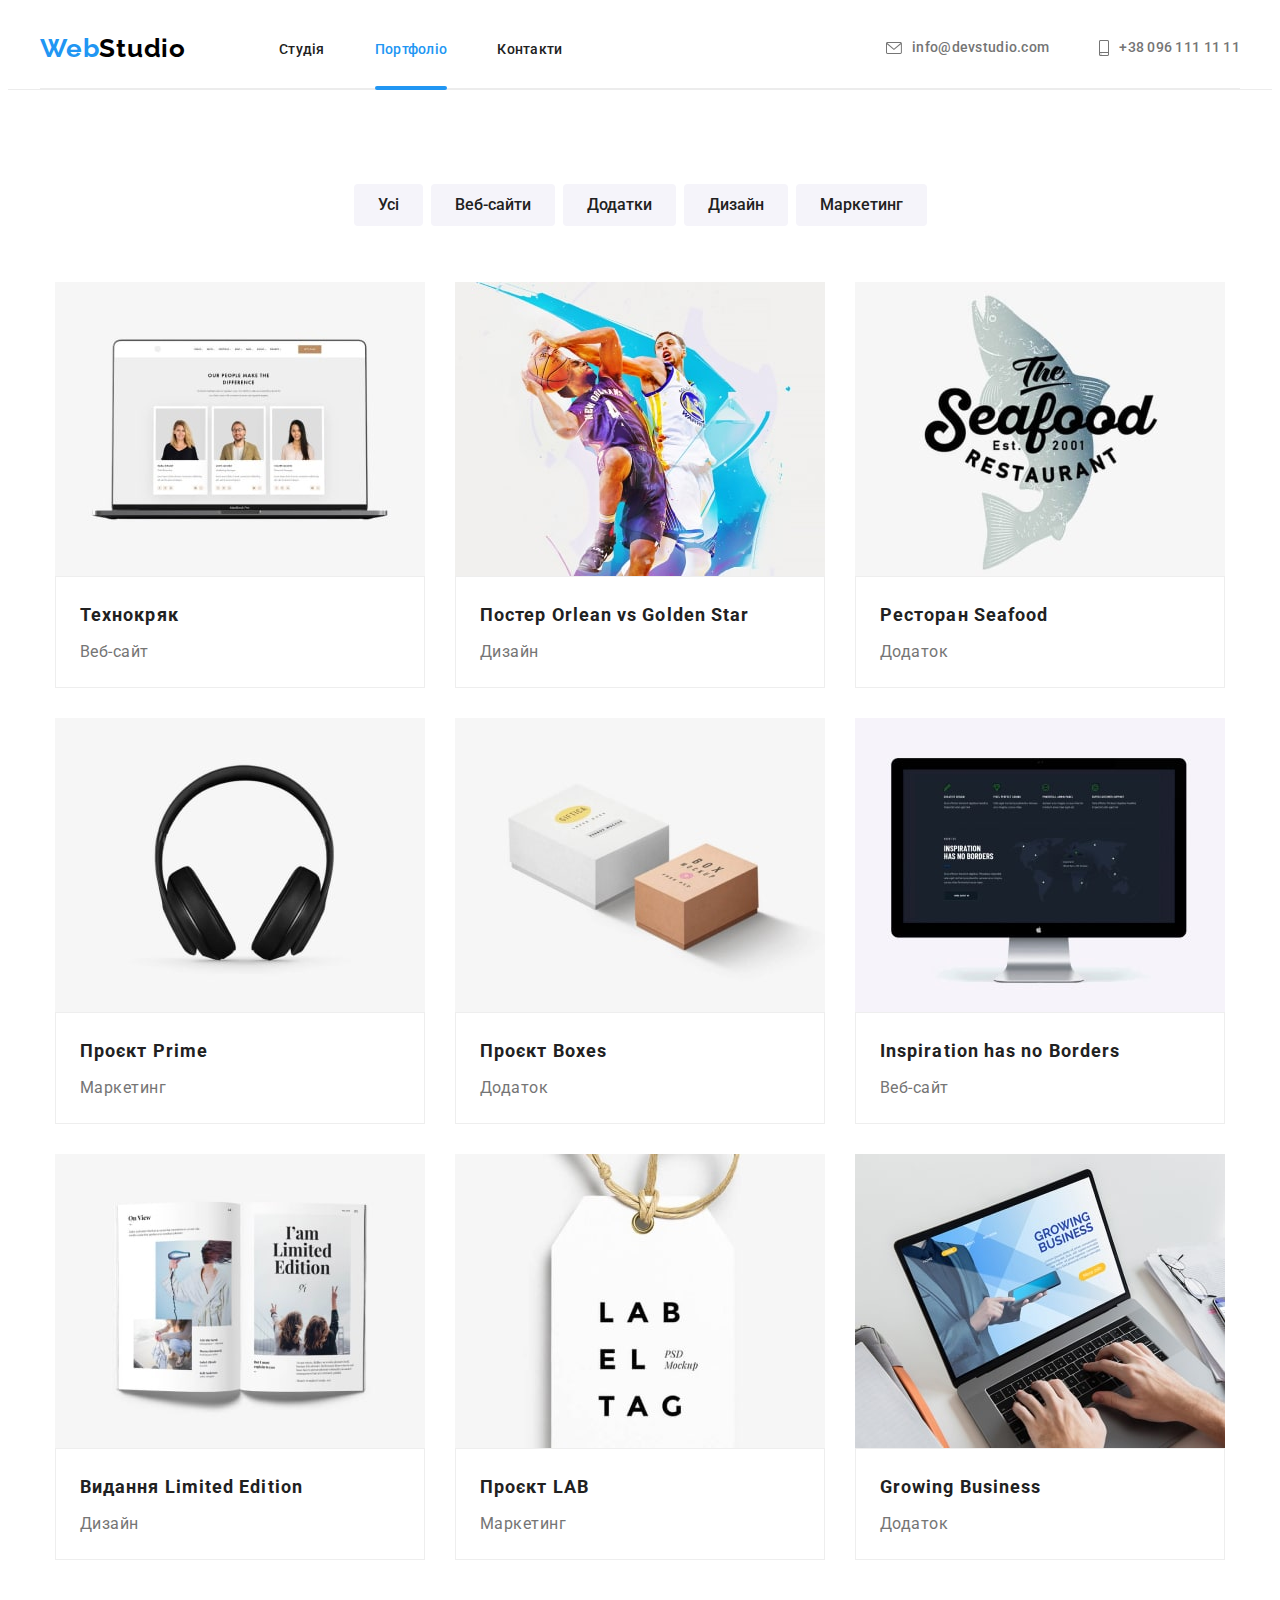
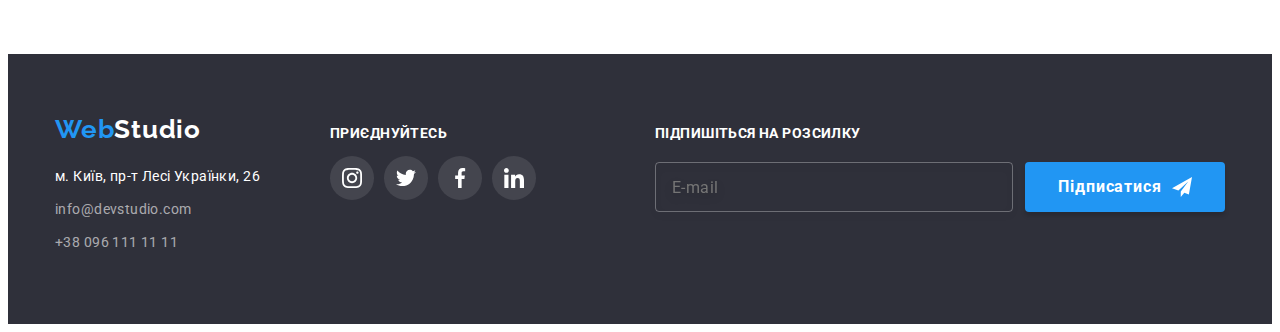
==== portfolio.html @ 499907e4 "new" ====
<!DOCTYPE html>
<html lang="uk">

<head>
    <meta charset="UTF-8">
    <meta http-equiv="X-UA-Compatible" content="IE=edge">
    <meta name="viewport" content="width=device-width, initial-scale=1.0">
    <title>WebStudio</title>
    <link rel="preconnect" href="https://fonts.googleapis.com">
    <link rel="preconnect" href="https://fonts.gstatic.com" crossorigin>
    <link
        href="https://fonts.googleapis.com/css2?family=Raleway:wght@700&family=Roboto:wght@400;500;700;900&display=swap"
        rel="stylesheet">
    <link rel="stylesheet" href="https://cdnjs.cloudflare.com/ajax/libs/modern-normalize/1.1.0/modern-normalize.min.css" integrity="sha512-wpPYUAdjBVSE4KJnH1VR1HeZfpl1ub8YT/NKx4PuQ5NmX2tKuGu6U/JRp5y+Y8XG2tV+wKQpNHVUX03MfMFn9Q==" crossorigin="anonymous" referrerpolicy="no-referrer" />
    <!-- <link rel="stylesheet" href="./css/styles.css">  -->
    <link rel="stylesheet" href="./css/main.min.css">
    
</head>

<body>
    <header class="header">
        <div class="container header">
            <nav class="navigation">
                <a class="navigation__logo" href="./index.html">
                    Web<span>Studio</span>
                </a>
                <ul class="menu list">
                    <li class="menu__item"><a href="./index.html" class="menu__link">Студія</a></li>
                    <li class="menu__item"><a href="./portfolio.html" class="menu__link current">Портфоліо</a></li>
                    <li class="menu__item"><a href="#" class="menu__link">Контакти</a></li>
                </ul>
            </nav>
            <ul class="connect list">
                <li><a href="mailto:info@devstudio.com" class="connect__mail">
                        <svg class="connect__icon" width="16" height="12">
                            <use href="./image/icons.svg#icon-envelope"></use>
                        </svg>
                    info@devstudio.com</a></li>
                <li><a href="tel:+380961111111" class="connect__tel">
                        <svg class="connect__icon" width="10" height="16">
                            <use href="./image/icons.svg#icon-smartphone"></use>
                        </svg>
                    +38 096 111 11 11</a></li>
            </ul>
        </div>
    </header>
    <main>
        <section class="navigation section">
            <div class="container">
                <h1 class="visually-hidden">Навігація</h1>
                <ul class="navigation-list list">
                    <li><button type="button" class="navigation-list__btn">Усі</button></li>
                    <li><button type="button" class="navigation-list__btn">Веб-сайти</button></li>
                    <li><button type="button" class="navigation-list__btn">Додатки</button></li>
                    <li><button type="button" class="navigation-list__btn">Дизайн</button></li>
                    <li><button type="button" class="navigation-list__btn">Маркетинг</button></li>
                </ul>
                <ul class="portfolio-list list">
                    <li class="portfolio-item">
                        <a class="link" href="#">
                            <div class="portfolio-top-wrap">
                                <img src="./image/portfolio1-min.jpg" alt="Ноутбук" width="370">
                                <p class="portfolio-top-text">Ресурс пропонує комплексні пропозиції з різним рівнем функціоналу та сервісів. Все це дозволить відвідувачу отримати вичерпні відомості про компанію чи приватну особу.</p>
                            </div>
                            <div class="examples">
                                <h2 class="portfolio-works">Технокряк</h2>
                                <p class="portfolio-after-title">Веб-сайт</p>
                            </div>
                        </a>    
                    </li>
                    <li class="portfolio-item">
                        <a class="link" href="#">
                            <div class="portfolio-top-wrap">
                                <img class="item" src="./image/portfolio2-min.jpg" alt="Постер" width="370">
                                <p class="portfolio-top-text">Ресурс пропонує комплексні пропозиції з різним рівнем функціоналу та сервісів. Все це дозволить відвідувачу отримати вичерпні відомості про компанію чи приватну особу.</p>
                            </div>
                            <div class="examples">
                                <h2 class="portfolio-works">Постер Orlean vs Golden Star</h2>
                                <p class="portfolio-after-title">Дизайн</p>
                            </div> 
                        </a>    
                    </li>
                    <li class="portfolio-item">
                        <a class="link" href="#">
                            <div class="portfolio-top-wrap"> 
                                <img class="item" src="./image/portfolio3-min.jpg" alt="Постер" width="370">
                                <p class="portfolio-top-text">Ресурс пропонує комплексні пропозиції з різним рівнем функціоналу та сервісів. Все це дозволить відвідувачу отримати вичерпні відомості про компанію чи приватну особу.</p>
                            </div>   
                                <div class="examples">
                                <h2 class="portfolio-works">Ресторан Seafood</h2>
                                <p class="portfolio-after-title">Додаток</p>
                            </div>
                        </a>    
                    </li>
                    <li class="portfolio-item">
                        <a class="link" href="#">
                            <div class="portfolio-top-wrap"> 
                                <img class="item" src="./image/portfolio4-min.jpg" alt="Навушники" width="370">
                                <p class="portfolio-top-text">Ресурс пропонує комплексні пропозиції з різним рівнем функціоналу та сервісів. Все це дозволить відвідувачу отримати вичерпні відомості про компанію чи приватну особу.</p>
                            </div>
                                <div class="examples">
                                <h2 class="portfolio-works">Проєкт Prime</h2>
                                <p class="portfolio-after-title">Маркетинг</p>
                            </div>
                        </a>    
                    </li>
                    <li class="portfolio-item">
                        <a class="link" href="#">
                            <div class="portfolio-top-wrap"> 
                                <img class="item" src="./image/portfolio5-min.jpg" alt="Дві коробки" width="370">
                                <p class="portfolio-top-text">Ресурс пропонує комплексні пропозиції з різним рівнем функціоналу та сервісів. Все це дозволить відвідувачу отримати вичерпні відомості про компанію чи приватну особу.</p>
                            </div>
                            <div class="examples">
                                <h2 class="portfolio-works">Проєкт Boxes</h2>
                                <p class="portfolio-after-title">Додаток</p>
                            </div>
                        </a>    
                    </li>
                    <li class="portfolio-item">
                        <a class="link" href="#">
                            <div class="portfolio-top-wrap"> 
                                <img class="item" src="./image/portfolio6-min.jpg" alt="Монітор" width="370">
                                <p class="portfolio-top-text">Ресурс пропонує комплексні пропозиції з різним рівнем функціоналу та сервісів. Все це дозволить відвідувачу отримати вичерпні відомості про компанію чи приватну особу.</p>
                            </div>
                            <div class="examples">
                                <h2 lang="en" class="portfolio-works">Inspiration has no Borders</h2>
                                <p class="portfolio-after-title">Веб-сайт</p>
                            </div>
                        </a>    
                    </li>
                    <li class="portfolio-item">
                        <a class="link" href="#">
                            <div class="portfolio-top-wrap"> 
                                <img class="item" src="./image/portfolio7-min.jpg" alt="Книга" width="370">
                                <p class="portfolio-top-text">Ресурс пропонує комплексні пропозиції з різним рівнем функціоналу та сервісів. Все це дозволить відвідувачу отримати вичерпні відомості про компанію чи приватну особу.</p>
                            </div>
                            <div class="examples">
                                <h2 class="portfolio-works">Видання Limited Edition</h2>
                                <p class="portfolio-after-title">Дизайн</p>
                            </div>
                        </a>    
                    </li>
                    <li class="portfolio-item">
                        <a class="link" href="#">
                            <div class="portfolio-top-wrap"> 
                                <img class="item" src="./image/portfolio8-min.jpg" alt="Цінник" width="370">
                                <p class="portfolio-top-text">Ресурс пропонує комплексні пропозиції з різним рівнем функціоналу та сервісів. Все це дозволить відвідувачу отримати вичерпні відомості про компанію чи приватну особу.</p>
                            </div>
                            <div class="examples">
                                <h2 class="portfolio-works">Проєкт LAB</h2>
                                <p class="portfolio-after-title">Маркетинг</p>
                            </div>
                        </a>    
                    </li>
                    <li class="portfolio-item">
                        <a class="link" href="#">
                            <div class="portfolio-top-wrap"> 
                                <img class="item" src="./image/portfolio9-min.jpg" alt="Ноутбук" width="370">
                                <p class="portfolio-top-text">Ресурс пропонує комплексні пропозиції з різним рівнем функціоналу та сервісів. Все це дозволить відвідувачу отримати вичерпні відомості про компанію чи приватну особу.</p>
                            </div>
                            <div class="examples">
                                <h2 lang="en" class="portfolio-works">Growing Business</h2>
                                <p class="portfolio-after-title">Додаток</p>
                            </div>
                        </a>    
                    </li>
                </ul>
            </div>
        </section>
    </main>
    <footer class="bottom">
        <div class="footer-container container">
            <div class="footer-adress">
                <a href="./index.html" class="bottom-logo">
                    Web<span class="studio">Studio</span>
                </a>
                <address class="bottom-contact">
                    <ul class="bottom-list list">
                        <li class="bottom-item item">
                            <a href="https://goo.gl/maps/CPtrU1FHBa2aNyZL9" target="_blank" rel="noopener noreferrer"
                                class="bottom-address item">м. Київ,
                                пр-т Лесі Українки,
                                26
                            </a>
                        </li>
                        <li class="bottom-item 	item">
                            <a href="mailto:info@devstudio.com" class="bottom-mail item">info@devstudio.com</a>
                        </li>
                        <li class="bottom-item">
                            <a href="tel:+380961111111" class="bottom-tel">+38 096 111 11 11</a>
                        </li>
                    </ul>
                </address>
            </div>
            <div class="footer-soc">
                <p class="footer-soc__text">приєднуйтесь</p>
                <ul class="footer-list list">
                    <li class="footer-list__item"><a href="" class="footer-list__link link">
                        <svg class="footer-list__icon" width="20" height="20">
                            <use href="./image/icons.svg#icon-instagram"></use>
                        </svg>
                    </a></li>
                    <li class="footer-list__item"><a href="" class="footer-list__link link">
                        <svg class="footer-list__icon"  width="20" height="20">
                            <use href="./image/icons.svg#icon-twitter"></use>
                        </svg>
                    </a></li>
                    <li class="footer-list__item"><a href="" class="footer-list__link link">
                        <svg class="footer-list__icon" width="20" height="20">
                            <use href="./image/icons.svg#icon-facebook"></use>
                        </svg>
                    </a></li>
                    <li class="footer-list__item"><a href="" class="footer-list__link link">
                        <svg class="footer-list__icon" width="20" height="20">
                            <use href="./image/icons.svg#icon-linkedin"></use>
                        </svg>
                    </a></li>
                </ul>
            </div>
            <div class="subscription">
                <p class="subscription__text">підпишіться на розсилку</p>
                <form action="#" class="subscription__form">
                  <label for="mail-subscription">
                    <input
                      class="mail-subscription"
                      type="mail"
                      placeholder="E-mail"
                      name="mail-subscription"
                      id="mail-subscription"
                    />
                  </label>
                  <button class="submit-btn" type="submit">
                    Підписатися
                    <svg class="icon-subscription" width="20" height="20">
                      <use href="./image/icons.svg#icon-send"></use>
                    </svg>
                  </button>
                </form>
              </div>            
        </div>    
    </footer>
</body>

</html>
---- css/styles.css ----

---- css/main.min.css ----
:root{--main-color: #757575;--secondary-color: #212121;--main-bg-color: #2196f3;--accent-color: #ffffff;--main-transition: color 250ms cubic-bezier(0.4, 0, 0.2, 1);--fill-transition: fill 250ms cubic-bezier(0.4, 0, 0.2, 1)}p,h1,h2,h3,h4,h5,h6{margin:0}ul,ol{margin:0;padding-left:0}button{cursor:pointer}address{font-style:normal}img{display:block;max-width:100%;height:auto}html{box-sizing:border-box}*,*::before,*::after{box-sizing:border-box}body{color:var(--main-color);font-family:"Roboto",sans-serif}.list{list-style:none}.visually-hidden{color:rgba(0,0,0,0);position:absolute;width:1px;height:1px;margin:-1px;border:0;padding:0;white-space:nowrap;-webkit-clip-path:inset(100%);clip-path:inset(100%);clip:rect(0 0 0 0);overflow:hidden}.container{width:1200px;padding-left:15px;padding-right:15px;margin:0 auto}.header{border-bottom:1px solid #ececec;max-width:100%}.container.header{display:flex;align-items:center;justify-content:space-between;padding:25px 0 24px 0}.navigation{display:flex;align-items:center}.menu{display:flex;gap:50px}.navigation__logo{font-family:"Raleway",sans-serif;font-weight:700;font-size:26px;line-height:1.19;letter-spacing:.03em;color:var(--main-bg-color);text-decoration:none;margin-right:93px}.connect{display:flex;align-items:center;gap:50px}span{font-family:"Raleway",sans-serif;font-weight:700;font-size:26px;line-height:1.19;letter-spacing:.03em;color:#000;text-decoration:none}.menu__link{font-weight:500;font-size:14px;line-height:1.14;letter-spacing:.02em;color:var(--secondary-color);text-decoration:none;transition:var(--main-transition)}.menu__link:hover,.menu__link:focus{color:var(--main-bg-color)}.menu__link.current{color:var(--main-bg-color);position:relative}.menu__link.current::after{content:"";display:block;position:absolute;height:4px;width:100%;border-radius:2px;left:0;bottom:-33px;background-color:var(--main-bg-color)}.connect__mail,.connect__tel{font-weight:500;font-size:14px;line-height:1.14;letter-spacing:.02em;color:var(--main-color);text-decoration:none;display:flex;align-items:center;justify-content:center;gap:10px;transition:var(--main-transition)}.connect__mail:hover,.connect__mail:focus,.connect__tel:hover,.connect__tel:focus{color:var(--main-bg-color)}.connect__icon{fill:var(--main-color);transition:var(--fill-transition)}.header-tel:hover .connect__icon,.header-tel:focus .connect__icon,.header-mail:hover .connect__icon,.header-mail:focus .connect__icon{fill:var(--main-bg-color)}.hero{max-width:1600px;height:600px;margin-left:auto;margin-right:auto;background-color:#2f303a;background-image:linear-gradient(rgba(47, 48, 58, 0.4), rgba(47, 48, 58, 0.4)),url(../image/background.jpg);background-repeat:no-repeat;background-position:center;background-size:cover;text-align:center;padding:200px 0}.hero__title{font-weight:900;font-size:44px;line-height:1.36;letter-spacing:.06em;text-transform:uppercase;color:var(--accent-color);width:696px;margin:0 auto 30px auto}.hero__btn{font-family:"Roboto",sans-serif;color:var(--accent-color);background-color:var(--main-bg-color);font-weight:700;font-size:16px;line-height:1.88;letter-spacing:.06em;cursor:pointer;display:inline-flex;text-align:center;border:1px solid rgba(0,0,0,0);padding:10px 32px;min-width:216px;height:50px;border-radius:4px;box-shadow:0px 4px 4px rgba(0,0,0,.15)}.hero__btn:active{color:var(--accent-color);background-color:#188ce8}.section{padding:94px 0}.pic-list__subtitle{font-family:inherit;font-weight:700;font-size:14px;line-height:1.14;letter-spacing:.03em;text-transform:uppercase;color:var(--secondary-color);margin-bottom:10px}.pic-lis__text{font-family:inherit;font-weight:400;font-size:14px;line-height:1.71;letter-spacing:.03em}.pic-list{display:flex;gap:30px}.pic-list__item{width:270px}.pic-list__item::before{display:block;content:"";height:120px;background-size:70px;background-repeat:no-repeat;background-position:center;background-color:#f5f4fa;margin-bottom:30px;border-radius:4px}.icon-antenna::before{background-image:url(../image/antenna.svg)}.icon-clock::before{background-image:url(../image/clock.svg)}.icon-diagram::before{background-image:url(../image/diagram.svg)}.icon-astronaut::before{background-image:url(../image/astronaut.svg)}.illustration{padding-top:0}.illustration__title{font-weight:700;font-size:36px;line-height:1.17;letter-spacing:.03em;color:var(--secondary-color);margin-bottom:50px;text-align:center}.illustration-list{display:flex;gap:30px}.illustration-list__item{position:relative}.illustration-list__wrap{position:absolute;bottom:0;width:100%;height:70px;background-color:rgba(47,48,58,.8)}.illustration-list__text{font-family:inherit;font-weight:700;font-size:14px;line-height:1.14;text-align:center;letter-spacing:.03em;text-transform:uppercase;color:var(--accent-color);padding:27px 0}.team{background-color:#f5f4fa;text-align:center}.team-list{display:flex;gap:30px;width:270px}.card{background:var(--accent-color);box-shadow:0px 1px 3px rgba(0,0,0,.12),0px 1px 1px rgba(0,0,0,.14),0px 2px 1px rgba(0,0,0,.2);border-radius:0px 0px 4px 4px;width:270px;display:block;padding-top:30px;padding-bottom:30px}.team__title{font-weight:700;font-size:36px;line-height:1.17;letter-spacing:.03em;color:var(--secondary-color);margin-bottom:50px}.card__title{font-weight:500;font-size:16px;line-height:1.19;letter-spacing:.03em;color:var(--secondary-color);margin-bottom:10px}.card__after-title{font-size:16px;line-height:1.19;letter-spacing:.03em;margin-bottom:16px}.soc-list{display:flex;justify-content:center;gap:10px}.soc-list__item{width:44px;height:44px}.soc-list__link{width:100%;height:100%;border-radius:50%;display:flex;align-items:center;justify-content:center;transition:var(--main-transition),background-color 250ms cubic-bezier(0.4, 0, 0.2, 1)}.soc-list__link:hover,.soc-list__link:focus{background-color:var(--main-bg-color)}.soc-list__icon{fill:#afb1b8;transition:var(--fill-transition)}.soc-list__link:hover .soc-list__icon,.soc-list__link:focus .soc-list__icon{fill:var(--accent-color)}.client__title{font-weight:700;font-size:36px;line-height:.86;letter-spacing:.03em;text-align:center;color:var(--secondary-color);margin-bottom:50px}.icon-list{display:flex;gap:30px}.icon-list__item{width:calc((100% - 150px)/6);height:90px}.icon-list__link{width:100%;height:100%;border:1px solid #afb1b8;border-radius:4px;display:flex;align-items:center;justify-content:center;transition:border-color 250ms cubic-bezier(0.4, 0, 0.2, 1)}.icon-list__link:hover,.icon-list__link:focus{border-color:var(--main-bg-color)}.icon-list__icon{fill:#afb1b8;transition:var(--fill-transition)}.icon-list__link:hover .icon-list__icon,.icon-list__link:focus .icon-list__icon{fill:var(--main-bg-color)}.bottom{background-color:#2f303a;padding-top:60px;padding-bottom:60px}.bottom-logo{font-family:"Raleway",sans-serif;font-weight:700;font-size:26px;line-height:1.19;letter-spacing:.03em;text-decoration:none;color:var(--main-bg-color);display:flex;margin-bottom:20px}.bottom-address{font-family:"Roboto";font-style:normal;font-weight:400;font-size:14px;line-height:1.71;letter-spacing:.03em;text-decoration:none;color:var(--accent-color)}.bottom-mail,.bottom-tel{font-style:normal;font-size:14px;line-height:1.71;letter-spacing:.03em;color:rgba(255,255,255,.6);text-decoration:none;transition:var(--main-transition)}.bottom-mail:hover,.bottom-mail:focus,.bottom-tel:hover,.bottom-tel:focus{color:var(--main-bg-color)}.bottom-item{margin-bottom:9px}.studio{font-family:"Raleway",sans-serif;font-weight:700;font-size:26px;line-height:1.19;letter-spacing:.03em;color:var(--accent-color);text-decoration:none}.footer-container{display:flex;align-items:baseline;gap:70px}.footer-soc__text{font-family:"Roboto",sans-serif;font-style:normal;font-weight:700;font-size:14px;line-height:.88;letter-spacing:.03em;text-transform:uppercase;color:var(--accent-color);margin-bottom:16px}.footer-list{display:flex;gap:10px;justify-content:center}.footer-list__item{width:44px;height:44px}.footer-list__link.link{width:100%;height:100%;background:rgba(255,255,255,.1);border-radius:50%;display:flex;align-items:center;justify-content:center;transition:background-color 250ms cubic-bezier(0.4, 0, 0.2, 1)}.footer-list__icon{fill:var(--accent-color);transition:var(--fill-transition)}.footer-list__link:hover .footer-list__icon,.footer-list__link:focus .footer-list__icon{fill:var(--accent-color)}.footer-list__link:hover,.footer-list__link:focus{background-color:var(--main-bg-color)}.subscription{margin-left:auto}.subscription__text{font-family:inherit;font-style:normal;font-weight:700;font-size:14px;line-height:1.14;letter-spacing:.03em;text-transform:uppercase;margin-bottom:20px;color:var(--accent-color)}.subscription__form{display:flex;align-items:baseline}.mail-subscription{display:flex;width:358px;height:50px;border:1px solid rgba(255,255,255,.3);filter:drop-shadow(0px 4px 4px rgba(0, 0, 0, 0.15));border-radius:4px;background-color:rgba(0,0,0,0);padding-left:16px;font-family:inherit;font-size:16px;line-height:1.25;align-items:center;letter-spacing:.03em;color:rgba(255,255,255,.6);margin-right:12px;cursor:pointer;transition:border-color 250ms cubic-bezier(0.4, 0, 0.2, 1),outline 250ms cubic-bezier(0.4, 0, 0.2, 1)}.mail-subscription:focus,.mail-subscription:hover{border-color:var(--main-bg-color);outline:var(--main-bg-color)}.submit-btn{display:flex;justify-content:center;align-items:center;width:200px;height:50px;margin:auto;background-color:var(--main-bg-color);box-shadow:0px 4px 4px rgba(0,0,0,.15);border-radius:4px;border-color:rgba(0,0,0,0);text-align:center;font-family:inherit;font-weight:700;font-size:16px;line-height:1.88;letter-spacing:.06em;color:var(--accent-color);cursor:pointer;transition:background-color 250ms cubic-bezier(0.4, 0, 0.2, 1)}.submit-btn:hover,.submit-btn:focus{background-color:#188ce8}.icon-subscription{fill:var(--accent-color);margin-left:10px}.navigation-list{display:flex;justify-content:center;margin-bottom:56px;gap:8px}.navigation-list__btn{font-family:"Roboto",sans-serif;font-weight:500;font-size:16px;line-height:1.63;color:var(--secondary-color);background-color:#f5f4fa;cursor:pointer;border-radius:4px;padding:6px 22px;border-color:rgba(0,0,0,0);text-align:center;transition:background-color 250ms cubic-bezier(0.4, 0, 0.2, 1),var(--main-transition),box-shadow 250ms cubic-bezier(0.4, 0, 0.2, 1)}.navigation-list__btn:hover,.navigation-list__btn:focus{color:var(--accent-color);background-color:var(--main-bg-color);box-shadow:0px 3px 1px rgba(0,0,0,.1),0px 1px 2px rgba(0,0,0,.08),0px 2px 2px rgba(0,0,0,.12)}.portfolio-list{display:flex;flex-wrap:wrap;gap:30px}.portfolio-top-wrap{position:relative;overflow:hidden}.portfolio-top-text{position:absolute;top:0;font-family:inherit;font-style:normal;font-weight:400;font-size:18px;line-height:1.56;letter-spacing:.03em;color:var(--accent-color);background-color:rgba(33,150,243,.9);top:0;left:0;width:100%;height:100%;padding-top:63px;padding-left:24px;transition:transform 250ms cubic-bezier(0.4, 0, 0.2, 1);transform:translateY(100%)}.portfolio-item .link:hover .portfolio-top-text,.portfolio-item .link:focus .portfolio-top-text{transform:translateY(0)}.portfolio-item .link{display:block;text-decoration:none;transition:box-shadow 250ms cubic-bezier(0.4, 0, 0.2, 1)}.portfolio-item .link:hover,.portfolio-item .link:focus{box-shadow:0px 1px 1px rgba(0,0,0,.12),0px 4px 4px rgba(0,0,0,.06),1px 4px 6px rgba(0,0,0,.16)}.examples{padding:20px 24px;width:370px;background-color:var(--accent-color);border:1px solid #eee}.portfolio-works{font-weight:700;font-size:18px;font-family:inherit;line-height:2;letter-spacing:.06em;color:var(--secondary-color);margin-bottom:4px;max-width:322px;max-height:36px}.portfolio-after-title{font-family:inherit;font-style:normal;font-size:16px;line-height:1.88;letter-spacing:.03em;color:var(--main-color)}.backdrop{width:100%;height:100%;background-color:rgba(0,0,0,.2);position:fixed;top:0;transition:opacity 600ms linear,visibility 600ms linear}.backdrop.is-hidden .modal{transform:translate(-50%, -50%) rotate(-360deg) scale(0);border-radius:65%}.backdrop.is-hidden{opacity:0;visibility:hidden;pointer-events:none}.modal{width:528px;min-height:581px;background-color:var(--accent-color);border-radius:4px;padding:40px;position:absolute;top:50%;left:50%;transform:translate(-50%, -50%) rotate(0) scale(1);transition:transform 600ms linear,border-radius 600ms linear}.modal-close{width:30px;height:30px;background-color:rgba(0,0,0,0);border:1px solid rgba(0,0,0,.1);border-radius:50%;position:absolute;top:10px;right:10px;display:flex;align-items:center;justify-content:center;cursor:pointer;transition:fill 250ms cubic-bezier(0.4, 0, 0.2, 1)}.modal-close:hover,.modal-close:focus{fill:var(--main-bg-color)}.modal-title{font-family:inherit;font-style:normal;font-weight:700;font-size:20px;line-height:1.15;text-align:center;letter-spacing:.03em;margin-bottom:12px;color:var(--secondary-color);justify-content:center;align-items:center;display:block}.modal-input{width:100%;height:40px;border:1px solid rgba(33,33,33,.2);border-radius:4px;padding-left:42px;outline:rgba(0,0,0,0);transition:border-color 250ms cubic-bezier(0.4, 0, 0.2, 1)}.modal-input:focus{border-color:var(--main-bg-color)}.input-wrap{position:relative;margin-bottom:10px}.modal-input-icon{position:absolute;left:8px;top:50%;transform:translateY(-50%);transition:var(--fill-transition)}.modal-input:focus+.modal-input-icon{fill:var(--main-bg-color)}.input-label{font-family:inherit;font-style:normal;font-weight:400;font-size:12px;line-height:1.17;letter-spacing:.01em;color:var(--main-color);display:block;margin-bottom:4px}.modal-comment{width:100%;height:120px;padding:12px 16px;border:1px solid rgba(33,33,33,.2);border-radius:4px;outline:none;margin-bottom:20px;resize:none;transition:border-color 250ms cubic-bezier(0.4, 0, 0.2, 1)}.modal-comment::-moz-placeholder{font-family:inherit;font-size:12px;line-height:1.17;letter-spacing:.01em;color:rgba(117,117,117,.5)}.modal-comment:-ms-input-placeholder{font-family:inherit;font-size:12px;line-height:1.17;letter-spacing:.01em;color:rgba(117,117,117,.5)}.modal-comment::placeholder{font-family:inherit;font-size:12px;line-height:1.17;letter-spacing:.01em;color:rgba(117,117,117,.5)}.modal-comment:focus{border-color:var(--main-bg-color)}.input-privacy{padding-left:15px}.check-text{font-family:inherit;font-style:normal;font-weight:400;font-size:14px;line-height:1.71;letter-spacing:.03em;color:var(--main-color);display:flex;align-items:center;margin-bottom:30px}.check-text span{width:16px;height:15px;border:2px solid #171a24;border-radius:3px;margin-right:5px;display:flex;align-items:center;justify-content:center;fill:rgba(0,0,0,0)}.input-check:focus+.check-text span{border-color:var(--main-bg-color)}.input-check:checked+.check-text span{background-color:var(--main-bg-color);fill:#fff;border-color:rgba(0,0,0,0)}.input-check{transition:background-color 250ms cubic-bezier(0.4, 0, 0.2, 1)}.policy-link{color:var(--main-bg-color);padding-left:5px}.submit-btn{display:flex;justify-content:center;align-items:center;width:200px;height:50px;margin:auto;background-color:var(--main-bg-color);box-shadow:0px 4px 4px rgba(0,0,0,.15);border-radius:4px;border-color:rgba(0,0,0,0);text-align:center;font-family:inherit;font-weight:700;font-size:16px;line-height:1.88;letter-spacing:.06em;color:var(--accent-color);cursor:pointer;transition:background-color 250ms cubic-bezier(0.4, 0, 0.2, 1)}.submit-btn:hover,.submit-btn:focus{background-color:#188ce8}/*# sourceMappingURL=main.min.css.map */
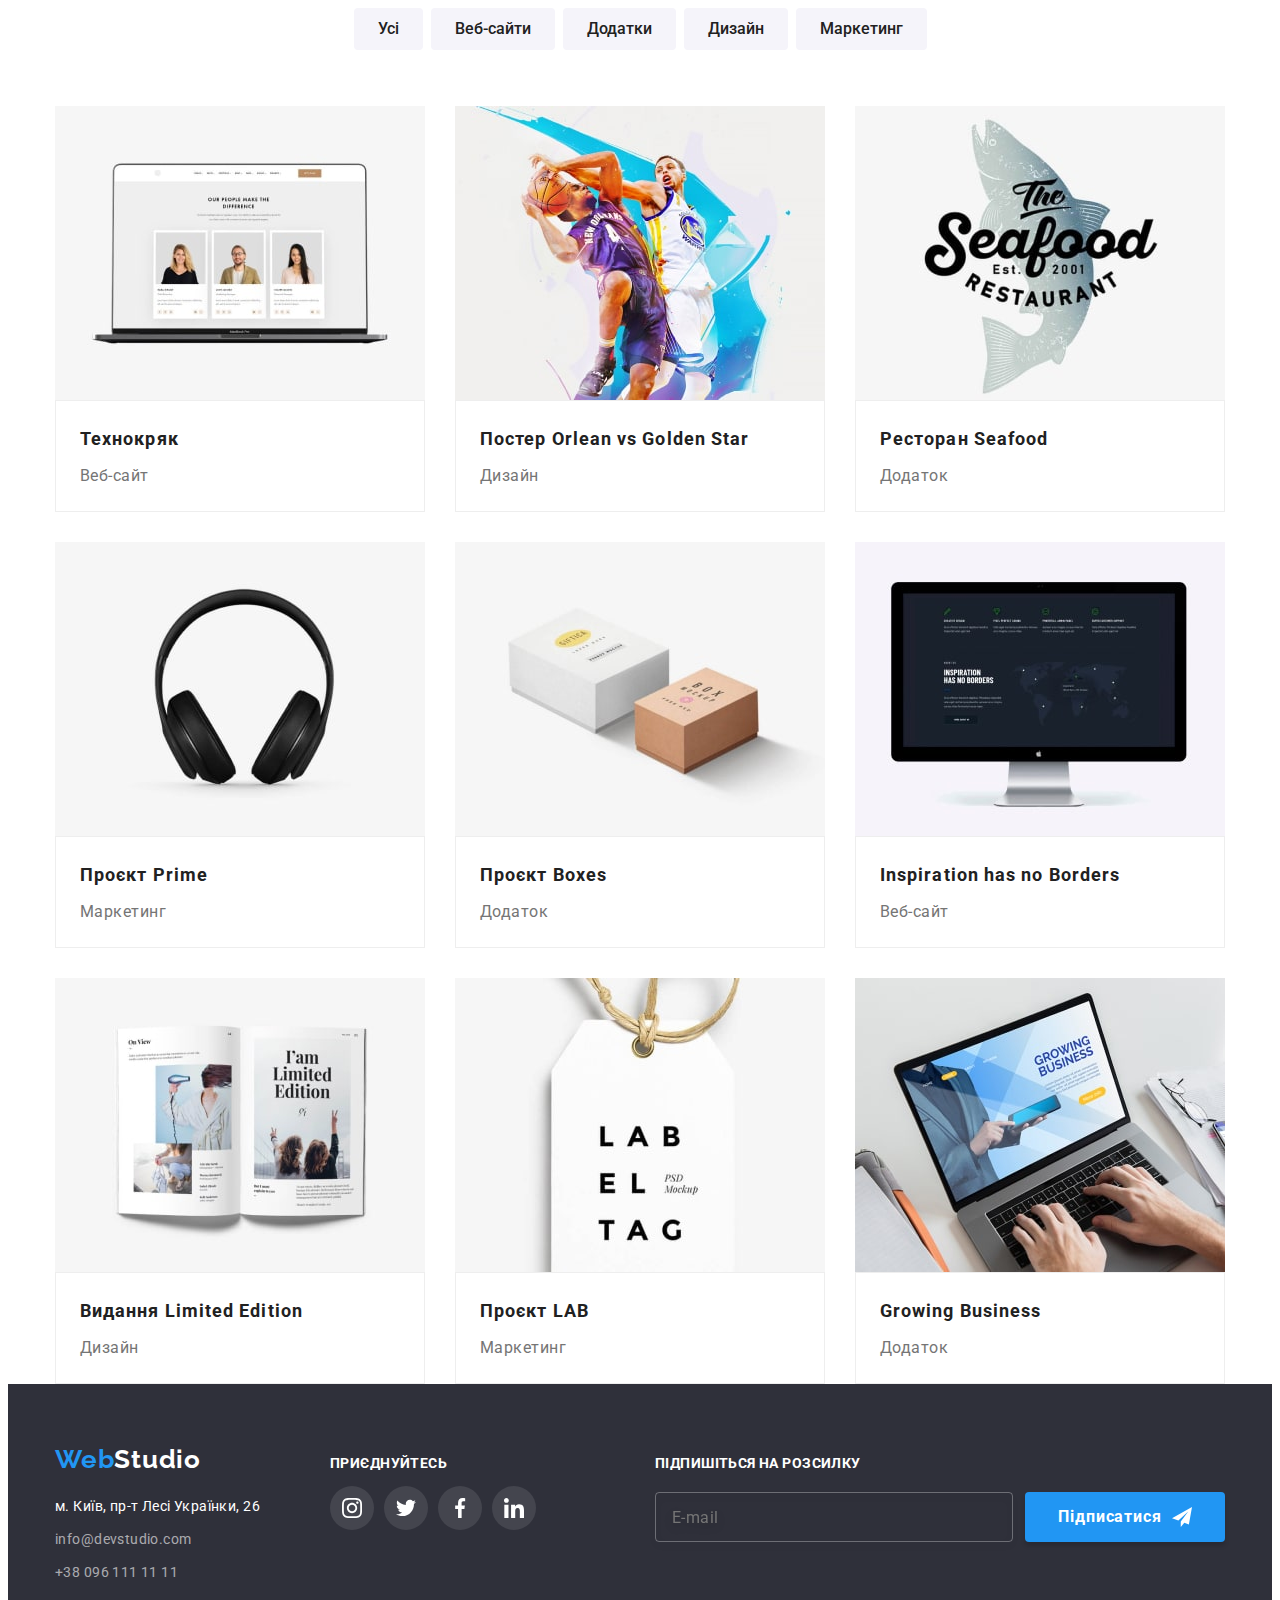
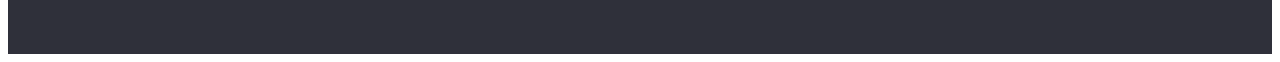
==== commit db172075: "first" ====
--- a/portfolio.html
+++ b/portfolio.html
@@ -18,7 +18,7 @@
 </head>
 
 <body>
-    <header class="header">
+    <!-- <header class="header">
         <div class="container header">
             <nav class="navigation">
                 <a class="navigation__logo" href="./index.html">
@@ -43,7 +43,7 @@
                     +38 096 111 11 11</a></li>
             </ul>
         </div>
-    </header>
+    </header> -->
     <main>
         <section class="navigation section">
             <div class="container">
--- a/css/main.min.css
+++ b/css/main.min.css
@@ -1 +1 @@
-:root{--main-color: #757575;--secondary-color: #212121;--main-bg-color: #2196f3;--accent-color: #ffffff;--main-transition: color 250ms cubic-bezier(0.4, 0, 0.2, 1);--fill-transition: fill 250ms cubic-bezier(0.4, 0, 0.2, 1)}p,h1,h2,h3,h4,h5,h6{margin:0}ul,ol{margin:0;padding-left:0}button{cursor:pointer}address{font-style:normal}img{display:block;max-width:100%;height:auto}html{box-sizing:border-box}*,*::before,*::after{box-sizing:border-box}body{color:var(--main-color);font-family:"Roboto",sans-serif}.list{list-style:none}.visually-hidden{color:rgba(0,0,0,0);position:absolute;width:1px;height:1px;margin:-1px;border:0;padding:0;white-space:nowrap;-webkit-clip-path:inset(100%);clip-path:inset(100%);clip:rect(0 0 0 0);overflow:hidden}.container{width:1200px;padding-left:15px;padding-right:15px;margin:0 auto}.header{border-bottom:1px solid #ececec;max-width:100%}.container.header{display:flex;align-items:center;justify-content:space-between;padding:25px 0 24px 0}.navigation{display:flex;align-items:center}.menu{display:flex;gap:50px}.navigation__logo{font-family:"Raleway",sans-serif;font-weight:700;font-size:26px;line-height:1.19;letter-spacing:.03em;color:var(--main-bg-color);text-decoration:none;margin-right:93px}.connect{display:flex;align-items:center;gap:50px}span{font-family:"Raleway",sans-serif;font-weight:700;font-size:26px;line-height:1.19;letter-spacing:.03em;color:#000;text-decoration:none}.menu__link{font-weight:500;font-size:14px;line-height:1.14;letter-spacing:.02em;color:var(--secondary-color);text-decoration:none;transition:var(--main-transition)}.menu__link:hover,.menu__link:focus{color:var(--main-bg-color)}.menu__link.current{color:var(--main-bg-color);position:relative}.menu__link.current::after{content:"";display:block;position:absolute;height:4px;width:100%;border-radius:2px;left:0;bottom:-33px;background-color:var(--main-bg-color)}.connect__mail,.connect__tel{font-weight:500;font-size:14px;line-height:1.14;letter-spacing:.02em;color:var(--main-color);text-decoration:none;display:flex;align-items:center;justify-content:center;gap:10px;transition:var(--main-transition)}.connect__mail:hover,.connect__mail:focus,.connect__tel:hover,.connect__tel:focus{color:var(--main-bg-color)}.connect__icon{fill:var(--main-color);transition:var(--fill-transition)}.header-tel:hover .connect__icon,.header-tel:focus .connect__icon,.header-mail:hover .connect__icon,.header-mail:focus .connect__icon{fill:var(--main-bg-color)}.hero{max-width:1600px;height:600px;margin-left:auto;margin-right:auto;background-color:#2f303a;background-image:linear-gradient(rgba(47, 48, 58, 0.4), rgba(47, 48, 58, 0.4)),url(../image/background.jpg);background-repeat:no-repeat;background-position:center;background-size:cover;text-align:center;padding:200px 0}.hero__title{font-weight:900;font-size:44px;line-height:1.36;letter-spacing:.06em;text-transform:uppercase;color:var(--accent-color);width:696px;margin:0 auto 30px auto}.hero__btn{font-family:"Roboto",sans-serif;color:var(--accent-color);background-color:var(--main-bg-color);font-weight:700;font-size:16px;line-height:1.88;letter-spacing:.06em;cursor:pointer;display:inline-flex;text-align:center;border:1px solid rgba(0,0,0,0);padding:10px 32px;min-width:216px;height:50px;border-radius:4px;box-shadow:0px 4px 4px rgba(0,0,0,.15)}.hero__btn:active{color:var(--accent-color);background-color:#188ce8}.section{padding:94px 0}.pic-list__subtitle{font-family:inherit;font-weight:700;font-size:14px;line-height:1.14;letter-spacing:.03em;text-transform:uppercase;color:var(--secondary-color);margin-bottom:10px}.pic-lis__text{font-family:inherit;font-weight:400;font-size:14px;line-height:1.71;letter-spacing:.03em}.pic-list{display:flex;gap:30px}.pic-list__item{width:270px}.pic-list__item::before{display:block;content:"";height:120px;background-size:70px;background-repeat:no-repeat;background-position:center;background-color:#f5f4fa;margin-bottom:30px;border-radius:4px}.icon-antenna::before{background-image:url(../image/antenna.svg)}.icon-clock::before{background-image:url(../image/clock.svg)}.icon-diagram::before{background-image:url(../image/diagram.svg)}.icon-astronaut::before{background-image:url(../image/astronaut.svg)}.illustration{padding-top:0}.illustration__title{font-weight:700;font-size:36px;line-height:1.17;letter-spacing:.03em;color:var(--secondary-color);margin-bottom:50px;text-align:center}.illustration-list{display:flex;gap:30px}.illustration-list__item{position:relative}.illustration-list__wrap{position:absolute;bottom:0;width:100%;height:70px;background-color:rgba(47,48,58,.8)}.illustration-list__text{font-family:inherit;font-weight:700;font-size:14px;line-height:1.14;text-align:center;letter-spacing:.03em;text-transform:uppercase;color:var(--accent-color);padding:27px 0}.team{background-color:#f5f4fa;text-align:center}.team-list{display:flex;gap:30px;width:270px}.card{background:var(--accent-color);box-shadow:0px 1px 3px rgba(0,0,0,.12),0px 1px 1px rgba(0,0,0,.14),0px 2px 1px rgba(0,0,0,.2);border-radius:0px 0px 4px 4px;width:270px;display:block;padding-top:30px;padding-bottom:30px}.team__title{font-weight:700;font-size:36px;line-height:1.17;letter-spacing:.03em;color:var(--secondary-color);margin-bottom:50px}.card__title{font-weight:500;font-size:16px;line-height:1.19;letter-spacing:.03em;color:var(--secondary-color);margin-bottom:10px}.card__after-title{font-size:16px;line-height:1.19;letter-spacing:.03em;margin-bottom:16px}.soc-list{display:flex;justify-content:center;gap:10px}.soc-list__item{width:44px;height:44px}.soc-list__link{width:100%;height:100%;border-radius:50%;display:flex;align-items:center;justify-content:center;transition:var(--main-transition),background-color 250ms cubic-bezier(0.4, 0, 0.2, 1)}.soc-list__link:hover,.soc-list__link:focus{background-color:var(--main-bg-color)}.soc-list__icon{fill:#afb1b8;transition:var(--fill-transition)}.soc-list__link:hover .soc-list__icon,.soc-list__link:focus .soc-list__icon{fill:var(--accent-color)}.client__title{font-weight:700;font-size:36px;line-height:.86;letter-spacing:.03em;text-align:center;color:var(--secondary-color);margin-bottom:50px}.icon-list{display:flex;gap:30px}.icon-list__item{width:calc((100% - 150px)/6);height:90px}.icon-list__link{width:100%;height:100%;border:1px solid #afb1b8;border-radius:4px;display:flex;align-items:center;justify-content:center;transition:border-color 250ms cubic-bezier(0.4, 0, 0.2, 1)}.icon-list__link:hover,.icon-list__link:focus{border-color:var(--main-bg-color)}.icon-list__icon{fill:#afb1b8;transition:var(--fill-transition)}.icon-list__link:hover .icon-list__icon,.icon-list__link:focus .icon-list__icon{fill:var(--main-bg-color)}.bottom{background-color:#2f303a;padding-top:60px;padding-bottom:60px}.bottom-logo{font-family:"Raleway",sans-serif;font-weight:700;font-size:26px;line-height:1.19;letter-spacing:.03em;text-decoration:none;color:var(--main-bg-color);display:flex;margin-bottom:20px}.bottom-address{font-family:"Roboto";font-style:normal;font-weight:400;font-size:14px;line-height:1.71;letter-spacing:.03em;text-decoration:none;color:var(--accent-color)}.bottom-mail,.bottom-tel{font-style:normal;font-size:14px;line-height:1.71;letter-spacing:.03em;color:rgba(255,255,255,.6);text-decoration:none;transition:var(--main-transition)}.bottom-mail:hover,.bottom-mail:focus,.bottom-tel:hover,.bottom-tel:focus{color:var(--main-bg-color)}.bottom-item{margin-bottom:9px}.studio{font-family:"Raleway",sans-serif;font-weight:700;font-size:26px;line-height:1.19;letter-spacing:.03em;color:var(--accent-color);text-decoration:none}.footer-container{display:flex;align-items:baseline;gap:70px}.footer-soc__text{font-family:"Roboto",sans-serif;font-style:normal;font-weight:700;font-size:14px;line-height:.88;letter-spacing:.03em;text-transform:uppercase;color:var(--accent-color);margin-bottom:16px}.footer-list{display:flex;gap:10px;justify-content:center}.footer-list__item{width:44px;height:44px}.footer-list__link.link{width:100%;height:100%;background:rgba(255,255,255,.1);border-radius:50%;display:flex;align-items:center;justify-content:center;transition:background-color 250ms cubic-bezier(0.4, 0, 0.2, 1)}.footer-list__icon{fill:var(--accent-color);transition:var(--fill-transition)}.footer-list__link:hover .footer-list__icon,.footer-list__link:focus .footer-list__icon{fill:var(--accent-color)}.footer-list__link:hover,.footer-list__link:focus{background-color:var(--main-bg-color)}.subscription{margin-left:auto}.subscription__text{font-family:inherit;font-style:normal;font-weight:700;font-size:14px;line-height:1.14;letter-spacing:.03em;text-transform:uppercase;margin-bottom:20px;color:var(--accent-color)}.subscription__form{display:flex;align-items:baseline}.mail-subscription{display:flex;width:358px;height:50px;border:1px solid rgba(255,255,255,.3);filter:drop-shadow(0px 4px 4px rgba(0, 0, 0, 0.15));border-radius:4px;background-color:rgba(0,0,0,0);padding-left:16px;font-family:inherit;font-size:16px;line-height:1.25;align-items:center;letter-spacing:.03em;color:rgba(255,255,255,.6);margin-right:12px;cursor:pointer;transition:border-color 250ms cubic-bezier(0.4, 0, 0.2, 1),outline 250ms cubic-bezier(0.4, 0, 0.2, 1)}.mail-subscription:focus,.mail-subscription:hover{border-color:var(--main-bg-color);outline:var(--main-bg-color)}.submit-btn{display:flex;justify-content:center;align-items:center;width:200px;height:50px;margin:auto;background-color:var(--main-bg-color);box-shadow:0px 4px 4px rgba(0,0,0,.15);border-radius:4px;border-color:rgba(0,0,0,0);text-align:center;font-family:inherit;font-weight:700;font-size:16px;line-height:1.88;letter-spacing:.06em;color:var(--accent-color);cursor:pointer;transition:background-color 250ms cubic-bezier(0.4, 0, 0.2, 1)}.submit-btn:hover,.submit-btn:focus{background-color:#188ce8}.icon-subscription{fill:var(--accent-color);margin-left:10px}.navigation-list{display:flex;justify-content:center;margin-bottom:56px;gap:8px}.navigation-list__btn{font-family:"Roboto",sans-serif;font-weight:500;font-size:16px;line-height:1.63;color:var(--secondary-color);background-color:#f5f4fa;cursor:pointer;border-radius:4px;padding:6px 22px;border-color:rgba(0,0,0,0);text-align:center;transition:background-color 250ms cubic-bezier(0.4, 0, 0.2, 1),var(--main-transition),box-shadow 250ms cubic-bezier(0.4, 0, 0.2, 1)}.navigation-list__btn:hover,.navigation-list__btn:focus{color:var(--accent-color);background-color:var(--main-bg-color);box-shadow:0px 3px 1px rgba(0,0,0,.1),0px 1px 2px rgba(0,0,0,.08),0px 2px 2px rgba(0,0,0,.12)}.portfolio-list{display:flex;flex-wrap:wrap;gap:30px}.portfolio-top-wrap{position:relative;overflow:hidden}.portfolio-top-text{position:absolute;top:0;font-family:inherit;font-style:normal;font-weight:400;font-size:18px;line-height:1.56;letter-spacing:.03em;color:var(--accent-color);background-color:rgba(33,150,243,.9);top:0;left:0;width:100%;height:100%;padding-top:63px;padding-left:24px;transition:transform 250ms cubic-bezier(0.4, 0, 0.2, 1);transform:translateY(100%)}.portfolio-item .link:hover .portfolio-top-text,.portfolio-item .link:focus .portfolio-top-text{transform:translateY(0)}.portfolio-item .link{display:block;text-decoration:none;transition:box-shadow 250ms cubic-bezier(0.4, 0, 0.2, 1)}.portfolio-item .link:hover,.portfolio-item .link:focus{box-shadow:0px 1px 1px rgba(0,0,0,.12),0px 4px 4px rgba(0,0,0,.06),1px 4px 6px rgba(0,0,0,.16)}.examples{padding:20px 24px;width:370px;background-color:var(--accent-color);border:1px solid #eee}.portfolio-works{font-weight:700;font-size:18px;font-family:inherit;line-height:2;letter-spacing:.06em;color:var(--secondary-color);margin-bottom:4px;max-width:322px;max-height:36px}.portfolio-after-title{font-family:inherit;font-style:normal;font-size:16px;line-height:1.88;letter-spacing:.03em;color:var(--main-color)}.backdrop{width:100%;height:100%;background-color:rgba(0,0,0,.2);position:fixed;top:0;transition:opacity 600ms linear,visibility 600ms linear}.backdrop.is-hidden .modal{transform:translate(-50%, -50%) rotate(-360deg) scale(0);border-radius:65%}.backdrop.is-hidden{opacity:0;visibility:hidden;pointer-events:none}.modal{width:528px;min-height:581px;background-color:var(--accent-color);border-radius:4px;padding:40px;position:absolute;top:50%;left:50%;transform:translate(-50%, -50%) rotate(0) scale(1);transition:transform 600ms linear,border-radius 600ms linear}.modal-close{width:30px;height:30px;background-color:rgba(0,0,0,0);border:1px solid rgba(0,0,0,.1);border-radius:50%;position:absolute;top:10px;right:10px;display:flex;align-items:center;justify-content:center;cursor:pointer;transition:fill 250ms cubic-bezier(0.4, 0, 0.2, 1)}.modal-close:hover,.modal-close:focus{fill:var(--main-bg-color)}.modal-title{font-family:inherit;font-style:normal;font-weight:700;font-size:20px;line-height:1.15;text-align:center;letter-spacing:.03em;margin-bottom:12px;color:var(--secondary-color);justify-content:center;align-items:center;display:block}.modal-input{width:100%;height:40px;border:1px solid rgba(33,33,33,.2);border-radius:4px;padding-left:42px;outline:rgba(0,0,0,0);transition:border-color 250ms cubic-bezier(0.4, 0, 0.2, 1)}.modal-input:focus{border-color:var(--main-bg-color)}.input-wrap{position:relative;margin-bottom:10px}.modal-input-icon{position:absolute;left:8px;top:50%;transform:translateY(-50%);transition:var(--fill-transition)}.modal-input:focus+.modal-input-icon{fill:var(--main-bg-color)}.input-label{font-family:inherit;font-style:normal;font-weight:400;font-size:12px;line-height:1.17;letter-spacing:.01em;color:var(--main-color);display:block;margin-bottom:4px}.modal-comment{width:100%;height:120px;padding:12px 16px;border:1px solid rgba(33,33,33,.2);border-radius:4px;outline:none;margin-bottom:20px;resize:none;transition:border-color 250ms cubic-bezier(0.4, 0, 0.2, 1)}.modal-comment::-moz-placeholder{font-family:inherit;font-size:12px;line-height:1.17;letter-spacing:.01em;color:rgba(117,117,117,.5)}.modal-comment:-ms-input-placeholder{font-family:inherit;font-size:12px;line-height:1.17;letter-spacing:.01em;color:rgba(117,117,117,.5)}.modal-comment::placeholder{font-family:inherit;font-size:12px;line-height:1.17;letter-spacing:.01em;color:rgba(117,117,117,.5)}.modal-comment:focus{border-color:var(--main-bg-color)}.input-privacy{padding-left:15px}.check-text{font-family:inherit;font-style:normal;font-weight:400;font-size:14px;line-height:1.71;letter-spacing:.03em;color:var(--main-color);display:flex;align-items:center;margin-bottom:30px}.check-text span{width:16px;height:15px;border:2px solid #171a24;border-radius:3px;margin-right:5px;display:flex;align-items:center;justify-content:center;fill:rgba(0,0,0,0)}.input-check:focus+.check-text span{border-color:var(--main-bg-color)}.input-check:checked+.check-text span{background-color:var(--main-bg-color);fill:#fff;border-color:rgba(0,0,0,0)}.input-check{transition:background-color 250ms cubic-bezier(0.4, 0, 0.2, 1)}.policy-link{color:var(--main-bg-color);padding-left:5px}.submit-btn{display:flex;justify-content:center;align-items:center;width:200px;height:50px;margin:auto;background-color:var(--main-bg-color);box-shadow:0px 4px 4px rgba(0,0,0,.15);border-radius:4px;border-color:rgba(0,0,0,0);text-align:center;font-family:inherit;font-weight:700;font-size:16px;line-height:1.88;letter-spacing:.06em;color:var(--accent-color);cursor:pointer;transition:background-color 250ms cubic-bezier(0.4, 0, 0.2, 1)}.submit-btn:hover,.submit-btn:focus{background-color:#188ce8}/*# sourceMappingURL=main.min.css.map */+:root{--main-color: #757575;--secondary-color: #212121;--main-bg-color: #2196f3;--accent-color: #ffffff;--main-transition: color 250ms cubic-bezier(0.4, 0, 0.2, 1);--fill-transition: fill 250ms cubic-bezier(0.4, 0, 0.2, 1)}p,h1,h2,h3,h4,h5,h6{margin:0}ul,ol{margin:0;padding-left:0}button{cursor:pointer}address{font-style:normal}img{display:block;height:auto;max-width:100%;width:100%}html{box-sizing:border-box}*,*::before,*::after{box-sizing:border-box}body{color:var(--main-color);font-family:"Roboto",sans-serif}.list{list-style:none}.visually-hidden{color:rgba(0,0,0,0);position:absolute;width:1px;height:1px;margin:-1px;border:0;padding:0;white-space:nowrap;-webkit-clip-path:inset(100%);clip-path:inset(100%);clip:rect(0 0 0 0);overflow:hidden}.container{width:100%;padding-left:15px;padding-right:15px;margin:0 auto}@media screen and (min-width: 480px){.container{max-width:480px}}@media screen and (min-width: 768px){.container{max-width:768px}}@media screen and (min-width: 1200px){.container{max-width:1200px}}.header{border-bottom:1px solid #ececec;max-width:100%}.container.header{display:flex;align-items:center;justify-content:space-between;padding:25px 0 24px 0}.navigation{display:flex;align-items:center}.menu{display:flex;gap:50px}.navigation__logo{font-family:"Raleway",sans-serif;font-weight:700;font-size:26px;line-height:1.19;letter-spacing:.03em;color:var(--main-bg-color);text-decoration:none;margin-right:93px}.connect{display:flex;align-items:center;gap:50px}span{font-family:"Raleway",sans-serif;font-weight:700;font-size:26px;line-height:1.19;letter-spacing:.03em;color:#000;text-decoration:none}.menu__link{font-weight:500;font-size:14px;line-height:1.14;letter-spacing:.02em;color:var(--secondary-color);text-decoration:none;transition:var(--main-transition)}.menu__link:hover,.menu__link:focus{color:var(--main-bg-color)}.menu__link.current{color:var(--main-bg-color);position:relative}.menu__link.current::after{content:"";display:block;position:absolute;height:4px;width:100%;border-radius:2px;left:0;bottom:-33px;background-color:var(--main-bg-color)}.connect__mail,.connect__tel{font-weight:500;font-size:14px;line-height:1.14;letter-spacing:.02em;color:var(--main-color);text-decoration:none;display:flex;align-items:center;justify-content:center;gap:10px;transition:var(--main-transition)}.connect__mail:hover,.connect__mail:focus,.connect__tel:hover,.connect__tel:focus{color:var(--main-bg-color)}.connect__icon{fill:var(--main-color);transition:var(--fill-transition)}.header-tel:hover .connect__icon,.header-tel:focus .connect__icon,.header-mail:hover .connect__icon,.header-mail:focus .connect__icon{fill:var(--main-bg-color)}.hero{max-width:1600px;height:600px;margin-left:auto;margin-right:auto;background-color:#2f303a;background-image:linear-gradient(rgba(47, 48, 58, 0.4), rgba(47, 48, 58, 0.4)),url(../image/background.jpg);background-repeat:no-repeat;background-position:center;background-size:cover;text-align:center;padding:200px 0}.hero__title{margin:0 auto 30px auto;color:var(--accent-color);font-family:inherit;font-weight:900;font-size:26px;line-height:1.62;letter-spacing:.06em;text-align:center;text-transform:uppercase;width:360px}@media screen and (min-width: 1200px){.hero__title{width:696px;font-size:44px;line-height:1.36}}.hero__btn{font-family:"Roboto",sans-serif;color:var(--accent-color);background-color:var(--main-bg-color);font-weight:700;font-size:16px;line-height:1.88;letter-spacing:.06em;cursor:pointer;display:inline-flex;text-align:center;border:1px solid rgba(0,0,0,0);padding:10px 32px;min-width:216px;height:50px;border-radius:4px;box-shadow:0px 4px 4px rgba(0,0,0,.15)}.hero__btn:active{color:var(--accent-color);background-color:#188ce8}.pic{padding-top:60px;padding-bottom:60px}@media screen and (min-width: 1200px){.pic{padding-top:94px;padding-bottom:94px}}.pic-list__subtitle{font-family:inherit;font-weight:700;font-size:14px;line-height:1.14;letter-spacing:.03em;text-transform:uppercase;color:var(--secondary-color);margin-bottom:10px}@media screen and (min-width: 480px){.pic-list__subtitle{text-align:center}}@media screen and (min-width: 768px){.pic-list__subtitle{text-align:start}}@media screen and (min-width: 1200px){.pic-list__subtitle{text-align:start}}.pic-lis__text{font-family:inherit;font-weight:400;font-size:14px;line-height:1.71;letter-spacing:.03em}.pic-list{display:flex;gap:30px;flex-wrap:wrap;width:100%}.pic-list__item{width:100%}@media screen and (min-width: 768px){.pic-list__item{width:calc((100% - 30px)/2)}}@media screen and (min-width: 1200px){.pic-list__item{width:calc((100% - 90px)/4)}}.pic-list__item::before{display:block;content:"";height:120px;background-size:70px;background-repeat:no-repeat;background-position:center;background-color:#f5f4fa;margin-bottom:30px;border-radius:4px}.icon-antenna::before{background-image:url(../image/antenna.svg)}.icon-clock::before{background-image:url(../image/clock.svg)}.icon-diagram::before{background-image:url(../image/diagram.svg)}.icon-astronaut::before{background-image:url(../image/astronaut.svg)}.illustration{padding-top:0;display:none}@media screen and (min-width: 1200px){.illustration{display:block;padding-bottom:94px}}.illustration__title{font-weight:700;font-size:36px;line-height:1.17;letter-spacing:.03em;color:var(--secondary-color);margin-bottom:50px;text-align:center}.illustration-list{display:flex;gap:30px}.illustration-list__item{position:relative}.illustration-list__wrap{position:absolute;bottom:0;width:100%;height:70px;background-color:rgba(47,48,58,.8)}.illustration-list__text{font-family:inherit;font-weight:700;font-size:14px;line-height:1.14;text-align:center;letter-spacing:.03em;text-transform:uppercase;color:var(--accent-color);padding:27px 0}.team{background-color:#f5f4fa;text-align:center;padding-top:60px;padding-bottom:60px}@media screen and (min-width: 1200px){.team{padding-top:94px;padding-bottom:94px}}.team-list{display:flex;gap:30px;flex-wrap:wrap;width:100%}.team-list__item{width:100%}@media screen and (min-width: 768px){.team-list__item{width:calc((100% - 30px)/2)}}@media screen and (min-width: 1200px){.team-list__item{width:calc((100% - 90px)/4)}}.card{background:var(--accent-color);box-shadow:0px 1px 3px rgba(0,0,0,.12),0px 1px 1px rgba(0,0,0,.14),0px 2px 1px rgba(0,0,0,.2);border-radius:0px 0px 4px 4px;width:100%;display:block;padding-top:30px;padding-bottom:30px}.team__title{margin-bottom:30px;color:var(--secondary-color);font-family:inherit;font-weight:700;font-size:28px;line-height:1.18;letter-spacing:.03em;text-align:center}@media screen and (min-width: 1200px){.team__title{margin-bottom:50px;font-size:36px;line-height:1.17}}.card__title{font-weight:500;font-size:16px;line-height:1.19;letter-spacing:.03em;color:var(--secondary-color);margin-bottom:10px}.card__after-title{font-size:16px;line-height:1.19;letter-spacing:.03em;margin-bottom:16px}.soc-list{display:flex;justify-content:center;gap:10px}.soc-list__item{width:44px;height:44px}.soc-list__link{width:100%;height:100%;border-radius:50%;display:flex;align-items:center;justify-content:center;transition:var(--main-transition),background-color 250ms cubic-bezier(0.4, 0, 0.2, 1)}.soc-list__link:hover,.soc-list__link:focus{background-color:var(--main-bg-color)}.soc-list__icon{fill:#afb1b8;transition:var(--fill-transition)}.soc-list__link:hover .soc-list__icon,.soc-list__link:focus .soc-list__icon{fill:var(--accent-color)}.client{padding-top:60px;padding-bottom:60px}@media screen and (min-width: 1200px){.client{padding-top:94px;padding-bottom:94px}}.client__title{margin-bottom:30px;color:var(--secondary-color);font-family:inherit;font-weight:700;font-size:28px;line-height:1.18;letter-spacing:.03em;text-align:center}@media screen and (min-width: 1200px){.client__title{margin-bottom:50px;font-size:36px;line-height:1.17}}.icon-list{display:flex;gap:30px;flex-wrap:wrap;width:100%}.icon-list__item{width:calc((100% - 30px)/2);height:90px}@media screen and (min-width: 768px){.icon-list__item{width:calc((100% - 60px)/3)}}@media screen and (min-width: 1200px){.icon-list__item{width:calc((100% - 150px)/6)}}.icon-list__link{width:100%;height:100%;border:1px solid #afb1b8;border-radius:4px;display:flex;align-items:center;justify-content:center;transition:border-color 250ms cubic-bezier(0.4, 0, 0.2, 1)}.icon-list__link:hover,.icon-list__link:focus{border-color:var(--main-bg-color)}.icon-list__icon{fill:#afb1b8;transition:var(--fill-transition)}.icon-list__link:hover .icon-list__icon,.icon-list__link:focus .icon-list__icon{fill:var(--main-bg-color)}.bottom{background-color:#2f303a;padding-top:60px;padding-bottom:60px}.bottom-logo{font-family:"Raleway",sans-serif;font-weight:700;font-size:26px;line-height:1.19;letter-spacing:.03em;text-decoration:none;color:var(--main-bg-color);display:flex;margin-bottom:20px}.bottom-address{font-family:"Roboto";font-style:normal;font-weight:400;font-size:14px;line-height:1.71;letter-spacing:.03em;text-decoration:none;color:var(--accent-color)}.bottom-mail,.bottom-tel{font-style:normal;font-size:14px;line-height:1.71;letter-spacing:.03em;color:rgba(255,255,255,.6);text-decoration:none;transition:var(--main-transition)}.bottom-mail:hover,.bottom-mail:focus,.bottom-tel:hover,.bottom-tel:focus{color:var(--main-bg-color)}.bottom-item{margin-bottom:9px}.studio{font-family:"Raleway",sans-serif;font-weight:700;font-size:26px;line-height:1.19;letter-spacing:.03em;color:var(--accent-color);text-decoration:none}.footer-container{display:flex;align-items:baseline;gap:70px}.footer-soc__text{font-family:"Roboto",sans-serif;font-style:normal;font-weight:700;font-size:14px;line-height:.88;letter-spacing:.03em;text-transform:uppercase;color:var(--accent-color);margin-bottom:16px}.footer-list{display:flex;gap:10px;justify-content:center}.footer-list__item{width:44px;height:44px}.footer-list__link.link{width:100%;height:100%;background:rgba(255,255,255,.1);border-radius:50%;display:flex;align-items:center;justify-content:center;transition:background-color 250ms cubic-bezier(0.4, 0, 0.2, 1)}.footer-list__icon{fill:var(--accent-color);transition:var(--fill-transition)}.footer-list__link:hover .footer-list__icon,.footer-list__link:focus .footer-list__icon{fill:var(--accent-color)}.footer-list__link:hover,.footer-list__link:focus{background-color:var(--main-bg-color)}.subscription{margin-left:auto}.subscription__text{font-family:inherit;font-style:normal;font-weight:700;font-size:14px;line-height:1.14;letter-spacing:.03em;text-transform:uppercase;margin-bottom:20px;color:var(--accent-color)}.subscription__form{display:flex;align-items:baseline}.mail-subscription{display:flex;width:358px;height:50px;border:1px solid rgba(255,255,255,.3);filter:drop-shadow(0px 4px 4px rgba(0, 0, 0, 0.15));border-radius:4px;background-color:rgba(0,0,0,0);padding-left:16px;font-family:inherit;font-size:16px;line-height:1.25;align-items:center;letter-spacing:.03em;color:rgba(255,255,255,.6);margin-right:12px;cursor:pointer;transition:border-color 250ms cubic-bezier(0.4, 0, 0.2, 1),outline 250ms cubic-bezier(0.4, 0, 0.2, 1)}.mail-subscription:focus,.mail-subscription:hover{border-color:var(--main-bg-color);outline:var(--main-bg-color)}.submit-btn{display:flex;justify-content:center;align-items:center;width:200px;height:50px;margin:auto;background-color:var(--main-bg-color);box-shadow:0px 4px 4px rgba(0,0,0,.15);border-radius:4px;border-color:rgba(0,0,0,0);text-align:center;font-family:inherit;font-weight:700;font-size:16px;line-height:1.88;letter-spacing:.06em;color:var(--accent-color);cursor:pointer;transition:background-color 250ms cubic-bezier(0.4, 0, 0.2, 1)}.submit-btn:hover,.submit-btn:focus{background-color:#188ce8}.icon-subscription{fill:var(--accent-color);margin-left:10px}.navigation-list{display:flex;justify-content:center;margin-bottom:56px;gap:8px}.navigation-list__btn{font-family:"Roboto",sans-serif;font-weight:500;font-size:16px;line-height:1.63;color:var(--secondary-color);background-color:#f5f4fa;cursor:pointer;border-radius:4px;padding:6px 22px;border-color:rgba(0,0,0,0);text-align:center;transition:background-color 250ms cubic-bezier(0.4, 0, 0.2, 1),var(--main-transition),box-shadow 250ms cubic-bezier(0.4, 0, 0.2, 1)}.navigation-list__btn:hover,.navigation-list__btn:focus{color:var(--accent-color);background-color:var(--main-bg-color);box-shadow:0px 3px 1px rgba(0,0,0,.1),0px 1px 2px rgba(0,0,0,.08),0px 2px 2px rgba(0,0,0,.12)}.portfolio-list{display:flex;flex-wrap:wrap;gap:30px}.portfolio-top-wrap{position:relative;overflow:hidden}.portfolio-top-text{position:absolute;top:0;font-family:inherit;font-style:normal;font-weight:400;font-size:18px;line-height:1.56;letter-spacing:.03em;color:var(--accent-color);background-color:rgba(33,150,243,.9);top:0;left:0;width:100%;height:100%;padding-top:63px;padding-left:24px;transition:transform 250ms cubic-bezier(0.4, 0, 0.2, 1);transform:translateY(100%)}.portfolio-item .link:hover .portfolio-top-text,.portfolio-item .link:focus .portfolio-top-text{transform:translateY(0)}.portfolio-item .link{display:block;text-decoration:none;transition:box-shadow 250ms cubic-bezier(0.4, 0, 0.2, 1)}.portfolio-item .link:hover,.portfolio-item .link:focus{box-shadow:0px 1px 1px rgba(0,0,0,.12),0px 4px 4px rgba(0,0,0,.06),1px 4px 6px rgba(0,0,0,.16)}.examples{padding:20px 24px;width:370px;background-color:var(--accent-color);border:1px solid #eee}.portfolio-works{font-weight:700;font-size:18px;font-family:inherit;line-height:2;letter-spacing:.06em;color:var(--secondary-color);margin-bottom:4px;max-width:322px;max-height:36px}.portfolio-after-title{font-family:inherit;font-style:normal;font-size:16px;line-height:1.88;letter-spacing:.03em;color:var(--main-color)}.backdrop{width:100%;height:100%;background-color:rgba(0,0,0,.2);position:fixed;top:0;transition:opacity 600ms linear,visibility 600ms linear}.backdrop.is-hidden .modal{transform:translate(-50%, -50%) rotate(-360deg) scale(0);border-radius:65%}.backdrop.is-hidden{opacity:0;visibility:hidden;pointer-events:none}.modal{width:528px;min-height:581px;background-color:var(--accent-color);border-radius:4px;padding:40px;position:absolute;top:50%;left:50%;transform:translate(-50%, -50%) rotate(0) scale(1);transition:transform 600ms linear,border-radius 600ms linear}.modal-close{width:30px;height:30px;background-color:rgba(0,0,0,0);border:1px solid rgba(0,0,0,.1);border-radius:50%;position:absolute;top:10px;right:10px;display:flex;align-items:center;justify-content:center;cursor:pointer;transition:fill 250ms cubic-bezier(0.4, 0, 0.2, 1)}.modal-close:hover,.modal-close:focus{fill:var(--main-bg-color)}.modal-title{font-family:inherit;font-style:normal;font-weight:700;font-size:20px;line-height:1.15;text-align:center;letter-spacing:.03em;margin-bottom:12px;color:var(--secondary-color);justify-content:center;align-items:center;display:block}.modal-input{width:100%;height:40px;border:1px solid rgba(33,33,33,.2);border-radius:4px;padding-left:42px;outline:rgba(0,0,0,0);transition:border-color 250ms cubic-bezier(0.4, 0, 0.2, 1)}.modal-input:focus{border-color:var(--main-bg-color)}.input-wrap{position:relative;margin-bottom:10px}.modal-input-icon{position:absolute;left:8px;top:50%;transform:translateY(-50%);transition:var(--fill-transition)}.modal-input:focus+.modal-input-icon{fill:var(--main-bg-color)}.input-label{font-family:inherit;font-style:normal;font-weight:400;font-size:12px;line-height:1.17;letter-spacing:.01em;color:var(--main-color);display:block;margin-bottom:4px}.modal-comment{width:100%;height:120px;padding:12px 16px;border:1px solid rgba(33,33,33,.2);border-radius:4px;outline:none;margin-bottom:20px;resize:none;transition:border-color 250ms cubic-bezier(0.4, 0, 0.2, 1)}.modal-comment::-moz-placeholder{font-family:inherit;font-size:12px;line-height:1.17;letter-spacing:.01em;color:rgba(117,117,117,.5)}.modal-comment:-ms-input-placeholder{font-family:inherit;font-size:12px;line-height:1.17;letter-spacing:.01em;color:rgba(117,117,117,.5)}.modal-comment::placeholder{font-family:inherit;font-size:12px;line-height:1.17;letter-spacing:.01em;color:rgba(117,117,117,.5)}.modal-comment:focus{border-color:var(--main-bg-color)}.input-privacy{padding-left:15px}.check-text{font-family:inherit;font-style:normal;font-weight:400;font-size:14px;line-height:1.71;letter-spacing:.03em;color:var(--main-color);display:flex;align-items:center;margin-bottom:30px}.check-text span{width:16px;height:15px;border:2px solid #171a24;border-radius:3px;margin-right:5px;display:flex;align-items:center;justify-content:center;fill:rgba(0,0,0,0)}.input-check:focus+.check-text span{border-color:var(--main-bg-color)}.input-check:checked+.check-text span{background-color:var(--main-bg-color);fill:#fff;border-color:rgba(0,0,0,0)}.input-check{transition:background-color 250ms cubic-bezier(0.4, 0, 0.2, 1)}.policy-link{color:var(--main-bg-color);padding-left:5px}.submit-btn{display:flex;justify-content:center;align-items:center;width:200px;height:50px;margin:auto;background-color:var(--main-bg-color);box-shadow:0px 4px 4px rgba(0,0,0,.15);border-radius:4px;border-color:rgba(0,0,0,0);text-align:center;font-family:inherit;font-weight:700;font-size:16px;line-height:1.88;letter-spacing:.06em;color:var(--accent-color);cursor:pointer;transition:background-color 250ms cubic-bezier(0.4, 0, 0.2, 1)}.submit-btn:hover,.submit-btn:focus{background-color:#188ce8}/*# sourceMappingURL=main.min.css.map */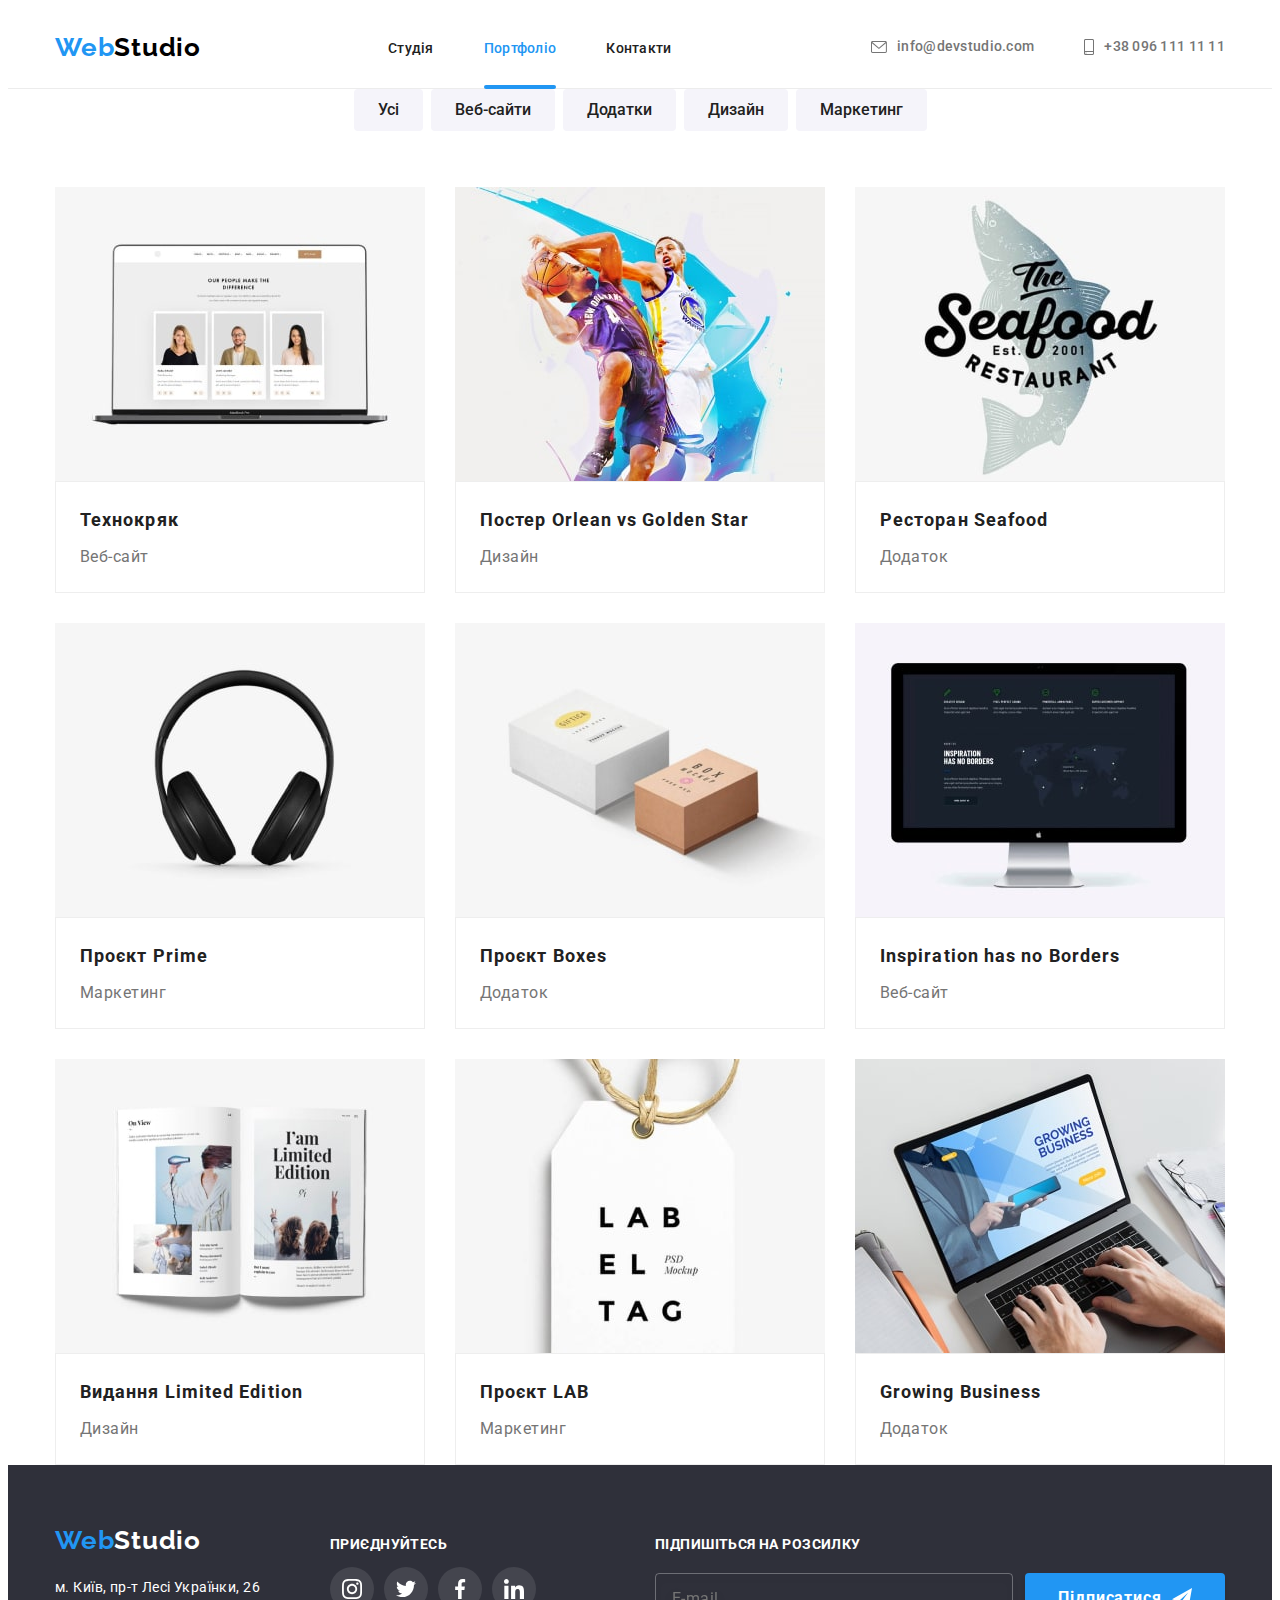
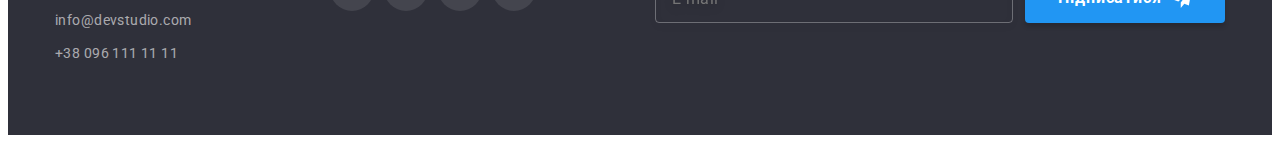
==== commit 10363877: "second" ====
--- a/portfolio.html
+++ b/portfolio.html
@@ -18,7 +18,7 @@
 </head>
 
 <body>
-    <!-- <header class="header">
+    <header class="header">
         <div class="container header">
             <nav class="navigation">
                 <a class="navigation__logo" href="./index.html">
@@ -43,7 +43,7 @@
                     +38 096 111 11 11</a></li>
             </ul>
         </div>
-    </header> -->
+    </header>
     <main>
         <section class="navigation section">
             <div class="container">
--- a/css/main.min.css
+++ b/css/main.min.css
@@ -1 +1 @@
-:root{--main-color: #757575;--secondary-color: #212121;--main-bg-color: #2196f3;--accent-color: #ffffff;--main-transition: color 250ms cubic-bezier(0.4, 0, 0.2, 1);--fill-transition: fill 250ms cubic-bezier(0.4, 0, 0.2, 1)}p,h1,h2,h3,h4,h5,h6{margin:0}ul,ol{margin:0;padding-left:0}button{cursor:pointer}address{font-style:normal}img{display:block;height:auto;max-width:100%;width:100%}html{box-sizing:border-box}*,*::before,*::after{box-sizing:border-box}body{color:var(--main-color);font-family:"Roboto",sans-serif}.list{list-style:none}.visually-hidden{color:rgba(0,0,0,0);position:absolute;width:1px;height:1px;margin:-1px;border:0;padding:0;white-space:nowrap;-webkit-clip-path:inset(100%);clip-path:inset(100%);clip:rect(0 0 0 0);overflow:hidden}.container{width:100%;padding-left:15px;padding-right:15px;margin:0 auto}@media screen and (min-width: 480px){.container{max-width:480px}}@media screen and (min-width: 768px){.container{max-width:768px}}@media screen and (min-width: 1200px){.container{max-width:1200px}}.header{border-bottom:1px solid #ececec;max-width:100%}.container.header{display:flex;align-items:center;justify-content:space-between;padding:25px 0 24px 0}.navigation{display:flex;align-items:center}.menu{display:flex;gap:50px}.navigation__logo{font-family:"Raleway",sans-serif;font-weight:700;font-size:26px;line-height:1.19;letter-spacing:.03em;color:var(--main-bg-color);text-decoration:none;margin-right:93px}.connect{display:flex;align-items:center;gap:50px}span{font-family:"Raleway",sans-serif;font-weight:700;font-size:26px;line-height:1.19;letter-spacing:.03em;color:#000;text-decoration:none}.menu__link{font-weight:500;font-size:14px;line-height:1.14;letter-spacing:.02em;color:var(--secondary-color);text-decoration:none;transition:var(--main-transition)}.menu__link:hover,.menu__link:focus{color:var(--main-bg-color)}.menu__link.current{color:var(--main-bg-color);position:relative}.menu__link.current::after{content:"";display:block;position:absolute;height:4px;width:100%;border-radius:2px;left:0;bottom:-33px;background-color:var(--main-bg-color)}.connect__mail,.connect__tel{font-weight:500;font-size:14px;line-height:1.14;letter-spacing:.02em;color:var(--main-color);text-decoration:none;display:flex;align-items:center;justify-content:center;gap:10px;transition:var(--main-transition)}.connect__mail:hover,.connect__mail:focus,.connect__tel:hover,.connect__tel:focus{color:var(--main-bg-color)}.connect__icon{fill:var(--main-color);transition:var(--fill-transition)}.header-tel:hover .connect__icon,.header-tel:focus .connect__icon,.header-mail:hover .connect__icon,.header-mail:focus .connect__icon{fill:var(--main-bg-color)}.hero{max-width:1600px;height:600px;margin-left:auto;margin-right:auto;background-color:#2f303a;background-image:linear-gradient(rgba(47, 48, 58, 0.4), rgba(47, 48, 58, 0.4)),url(../image/background.jpg);background-repeat:no-repeat;background-position:center;background-size:cover;text-align:center;padding:200px 0}.hero__title{margin:0 auto 30px auto;color:var(--accent-color);font-family:inherit;font-weight:900;font-size:26px;line-height:1.62;letter-spacing:.06em;text-align:center;text-transform:uppercase;width:360px}@media screen and (min-width: 1200px){.hero__title{width:696px;font-size:44px;line-height:1.36}}.hero__btn{font-family:"Roboto",sans-serif;color:var(--accent-color);background-color:var(--main-bg-color);font-weight:700;font-size:16px;line-height:1.88;letter-spacing:.06em;cursor:pointer;display:inline-flex;text-align:center;border:1px solid rgba(0,0,0,0);padding:10px 32px;min-width:216px;height:50px;border-radius:4px;box-shadow:0px 4px 4px rgba(0,0,0,.15)}.hero__btn:active{color:var(--accent-color);background-color:#188ce8}.pic{padding-top:60px;padding-bottom:60px}@media screen and (min-width: 1200px){.pic{padding-top:94px;padding-bottom:94px}}.pic-list__subtitle{font-family:inherit;font-weight:700;font-size:14px;line-height:1.14;letter-spacing:.03em;text-transform:uppercase;color:var(--secondary-color);margin-bottom:10px}@media screen and (min-width: 480px){.pic-list__subtitle{text-align:center}}@media screen and (min-width: 768px){.pic-list__subtitle{text-align:start}}@media screen and (min-width: 1200px){.pic-list__subtitle{text-align:start}}.pic-lis__text{font-family:inherit;font-weight:400;font-size:14px;line-height:1.71;letter-spacing:.03em}.pic-list{display:flex;gap:30px;flex-wrap:wrap;width:100%}.pic-list__item{width:100%}@media screen and (min-width: 768px){.pic-list__item{width:calc((100% - 30px)/2)}}@media screen and (min-width: 1200px){.pic-list__item{width:calc((100% - 90px)/4)}}.pic-list__item::before{display:block;content:"";height:120px;background-size:70px;background-repeat:no-repeat;background-position:center;background-color:#f5f4fa;margin-bottom:30px;border-radius:4px}.icon-antenna::before{background-image:url(../image/antenna.svg)}.icon-clock::before{background-image:url(../image/clock.svg)}.icon-diagram::before{background-image:url(../image/diagram.svg)}.icon-astronaut::before{background-image:url(../image/astronaut.svg)}.illustration{padding-top:0;display:none}@media screen and (min-width: 1200px){.illustration{display:block;padding-bottom:94px}}.illustration__title{font-weight:700;font-size:36px;line-height:1.17;letter-spacing:.03em;color:var(--secondary-color);margin-bottom:50px;text-align:center}.illustration-list{display:flex;gap:30px}.illustration-list__item{position:relative}.illustration-list__wrap{position:absolute;bottom:0;width:100%;height:70px;background-color:rgba(47,48,58,.8)}.illustration-list__text{font-family:inherit;font-weight:700;font-size:14px;line-height:1.14;text-align:center;letter-spacing:.03em;text-transform:uppercase;color:var(--accent-color);padding:27px 0}.team{background-color:#f5f4fa;text-align:center;padding-top:60px;padding-bottom:60px}@media screen and (min-width: 1200px){.team{padding-top:94px;padding-bottom:94px}}.team-list{display:flex;gap:30px;flex-wrap:wrap;width:100%}.team-list__item{width:100%}@media screen and (min-width: 768px){.team-list__item{width:calc((100% - 30px)/2)}}@media screen and (min-width: 1200px){.team-list__item{width:calc((100% - 90px)/4)}}.card{background:var(--accent-color);box-shadow:0px 1px 3px rgba(0,0,0,.12),0px 1px 1px rgba(0,0,0,.14),0px 2px 1px rgba(0,0,0,.2);border-radius:0px 0px 4px 4px;width:100%;display:block;padding-top:30px;padding-bottom:30px}.team__title{margin-bottom:30px;color:var(--secondary-color);font-family:inherit;font-weight:700;font-size:28px;line-height:1.18;letter-spacing:.03em;text-align:center}@media screen and (min-width: 1200px){.team__title{margin-bottom:50px;font-size:36px;line-height:1.17}}.card__title{font-weight:500;font-size:16px;line-height:1.19;letter-spacing:.03em;color:var(--secondary-color);margin-bottom:10px}.card__after-title{font-size:16px;line-height:1.19;letter-spacing:.03em;margin-bottom:16px}.soc-list{display:flex;justify-content:center;gap:10px}.soc-list__item{width:44px;height:44px}.soc-list__link{width:100%;height:100%;border-radius:50%;display:flex;align-items:center;justify-content:center;transition:var(--main-transition),background-color 250ms cubic-bezier(0.4, 0, 0.2, 1)}.soc-list__link:hover,.soc-list__link:focus{background-color:var(--main-bg-color)}.soc-list__icon{fill:#afb1b8;transition:var(--fill-transition)}.soc-list__link:hover .soc-list__icon,.soc-list__link:focus .soc-list__icon{fill:var(--accent-color)}.client{padding-top:60px;padding-bottom:60px}@media screen and (min-width: 1200px){.client{padding-top:94px;padding-bottom:94px}}.client__title{margin-bottom:30px;color:var(--secondary-color);font-family:inherit;font-weight:700;font-size:28px;line-height:1.18;letter-spacing:.03em;text-align:center}@media screen and (min-width: 1200px){.client__title{margin-bottom:50px;font-size:36px;line-height:1.17}}.icon-list{display:flex;gap:30px;flex-wrap:wrap;width:100%}.icon-list__item{width:calc((100% - 30px)/2);height:90px}@media screen and (min-width: 768px){.icon-list__item{width:calc((100% - 60px)/3)}}@media screen and (min-width: 1200px){.icon-list__item{width:calc((100% - 150px)/6)}}.icon-list__link{width:100%;height:100%;border:1px solid #afb1b8;border-radius:4px;display:flex;align-items:center;justify-content:center;transition:border-color 250ms cubic-bezier(0.4, 0, 0.2, 1)}.icon-list__link:hover,.icon-list__link:focus{border-color:var(--main-bg-color)}.icon-list__icon{fill:#afb1b8;transition:var(--fill-transition)}.icon-list__link:hover .icon-list__icon,.icon-list__link:focus .icon-list__icon{fill:var(--main-bg-color)}.bottom{background-color:#2f303a;padding-top:60px;padding-bottom:60px}.bottom-logo{font-family:"Raleway",sans-serif;font-weight:700;font-size:26px;line-height:1.19;letter-spacing:.03em;text-decoration:none;color:var(--main-bg-color);display:flex;margin-bottom:20px}.bottom-address{font-family:"Roboto";font-style:normal;font-weight:400;font-size:14px;line-height:1.71;letter-spacing:.03em;text-decoration:none;color:var(--accent-color)}.bottom-mail,.bottom-tel{font-style:normal;font-size:14px;line-height:1.71;letter-spacing:.03em;color:rgba(255,255,255,.6);text-decoration:none;transition:var(--main-transition)}.bottom-mail:hover,.bottom-mail:focus,.bottom-tel:hover,.bottom-tel:focus{color:var(--main-bg-color)}.bottom-item{margin-bottom:9px}.studio{font-family:"Raleway",sans-serif;font-weight:700;font-size:26px;line-height:1.19;letter-spacing:.03em;color:var(--accent-color);text-decoration:none}.footer-container{display:flex;align-items:baseline;gap:70px}.footer-soc__text{font-family:"Roboto",sans-serif;font-style:normal;font-weight:700;font-size:14px;line-height:.88;letter-spacing:.03em;text-transform:uppercase;color:var(--accent-color);margin-bottom:16px}.footer-list{display:flex;gap:10px;justify-content:center}.footer-list__item{width:44px;height:44px}.footer-list__link.link{width:100%;height:100%;background:rgba(255,255,255,.1);border-radius:50%;display:flex;align-items:center;justify-content:center;transition:background-color 250ms cubic-bezier(0.4, 0, 0.2, 1)}.footer-list__icon{fill:var(--accent-color);transition:var(--fill-transition)}.footer-list__link:hover .footer-list__icon,.footer-list__link:focus .footer-list__icon{fill:var(--accent-color)}.footer-list__link:hover,.footer-list__link:focus{background-color:var(--main-bg-color)}.subscription{margin-left:auto}.subscription__text{font-family:inherit;font-style:normal;font-weight:700;font-size:14px;line-height:1.14;letter-spacing:.03em;text-transform:uppercase;margin-bottom:20px;color:var(--accent-color)}.subscription__form{display:flex;align-items:baseline}.mail-subscription{display:flex;width:358px;height:50px;border:1px solid rgba(255,255,255,.3);filter:drop-shadow(0px 4px 4px rgba(0, 0, 0, 0.15));border-radius:4px;background-color:rgba(0,0,0,0);padding-left:16px;font-family:inherit;font-size:16px;line-height:1.25;align-items:center;letter-spacing:.03em;color:rgba(255,255,255,.6);margin-right:12px;cursor:pointer;transition:border-color 250ms cubic-bezier(0.4, 0, 0.2, 1),outline 250ms cubic-bezier(0.4, 0, 0.2, 1)}.mail-subscription:focus,.mail-subscription:hover{border-color:var(--main-bg-color);outline:var(--main-bg-color)}.submit-btn{display:flex;justify-content:center;align-items:center;width:200px;height:50px;margin:auto;background-color:var(--main-bg-color);box-shadow:0px 4px 4px rgba(0,0,0,.15);border-radius:4px;border-color:rgba(0,0,0,0);text-align:center;font-family:inherit;font-weight:700;font-size:16px;line-height:1.88;letter-spacing:.06em;color:var(--accent-color);cursor:pointer;transition:background-color 250ms cubic-bezier(0.4, 0, 0.2, 1)}.submit-btn:hover,.submit-btn:focus{background-color:#188ce8}.icon-subscription{fill:var(--accent-color);margin-left:10px}.navigation-list{display:flex;justify-content:center;margin-bottom:56px;gap:8px}.navigation-list__btn{font-family:"Roboto",sans-serif;font-weight:500;font-size:16px;line-height:1.63;color:var(--secondary-color);background-color:#f5f4fa;cursor:pointer;border-radius:4px;padding:6px 22px;border-color:rgba(0,0,0,0);text-align:center;transition:background-color 250ms cubic-bezier(0.4, 0, 0.2, 1),var(--main-transition),box-shadow 250ms cubic-bezier(0.4, 0, 0.2, 1)}.navigation-list__btn:hover,.navigation-list__btn:focus{color:var(--accent-color);background-color:var(--main-bg-color);box-shadow:0px 3px 1px rgba(0,0,0,.1),0px 1px 2px rgba(0,0,0,.08),0px 2px 2px rgba(0,0,0,.12)}.portfolio-list{display:flex;flex-wrap:wrap;gap:30px}.portfolio-top-wrap{position:relative;overflow:hidden}.portfolio-top-text{position:absolute;top:0;font-family:inherit;font-style:normal;font-weight:400;font-size:18px;line-height:1.56;letter-spacing:.03em;color:var(--accent-color);background-color:rgba(33,150,243,.9);top:0;left:0;width:100%;height:100%;padding-top:63px;padding-left:24px;transition:transform 250ms cubic-bezier(0.4, 0, 0.2, 1);transform:translateY(100%)}.portfolio-item .link:hover .portfolio-top-text,.portfolio-item .link:focus .portfolio-top-text{transform:translateY(0)}.portfolio-item .link{display:block;text-decoration:none;transition:box-shadow 250ms cubic-bezier(0.4, 0, 0.2, 1)}.portfolio-item .link:hover,.portfolio-item .link:focus{box-shadow:0px 1px 1px rgba(0,0,0,.12),0px 4px 4px rgba(0,0,0,.06),1px 4px 6px rgba(0,0,0,.16)}.examples{padding:20px 24px;width:370px;background-color:var(--accent-color);border:1px solid #eee}.portfolio-works{font-weight:700;font-size:18px;font-family:inherit;line-height:2;letter-spacing:.06em;color:var(--secondary-color);margin-bottom:4px;max-width:322px;max-height:36px}.portfolio-after-title{font-family:inherit;font-style:normal;font-size:16px;line-height:1.88;letter-spacing:.03em;color:var(--main-color)}.backdrop{width:100%;height:100%;background-color:rgba(0,0,0,.2);position:fixed;top:0;transition:opacity 600ms linear,visibility 600ms linear}.backdrop.is-hidden .modal{transform:translate(-50%, -50%) rotate(-360deg) scale(0);border-radius:65%}.backdrop.is-hidden{opacity:0;visibility:hidden;pointer-events:none}.modal{width:528px;min-height:581px;background-color:var(--accent-color);border-radius:4px;padding:40px;position:absolute;top:50%;left:50%;transform:translate(-50%, -50%) rotate(0) scale(1);transition:transform 600ms linear,border-radius 600ms linear}.modal-close{width:30px;height:30px;background-color:rgba(0,0,0,0);border:1px solid rgba(0,0,0,.1);border-radius:50%;position:absolute;top:10px;right:10px;display:flex;align-items:center;justify-content:center;cursor:pointer;transition:fill 250ms cubic-bezier(0.4, 0, 0.2, 1)}.modal-close:hover,.modal-close:focus{fill:var(--main-bg-color)}.modal-title{font-family:inherit;font-style:normal;font-weight:700;font-size:20px;line-height:1.15;text-align:center;letter-spacing:.03em;margin-bottom:12px;color:var(--secondary-color);justify-content:center;align-items:center;display:block}.modal-input{width:100%;height:40px;border:1px solid rgba(33,33,33,.2);border-radius:4px;padding-left:42px;outline:rgba(0,0,0,0);transition:border-color 250ms cubic-bezier(0.4, 0, 0.2, 1)}.modal-input:focus{border-color:var(--main-bg-color)}.input-wrap{position:relative;margin-bottom:10px}.modal-input-icon{position:absolute;left:8px;top:50%;transform:translateY(-50%);transition:var(--fill-transition)}.modal-input:focus+.modal-input-icon{fill:var(--main-bg-color)}.input-label{font-family:inherit;font-style:normal;font-weight:400;font-size:12px;line-height:1.17;letter-spacing:.01em;color:var(--main-color);display:block;margin-bottom:4px}.modal-comment{width:100%;height:120px;padding:12px 16px;border:1px solid rgba(33,33,33,.2);border-radius:4px;outline:none;margin-bottom:20px;resize:none;transition:border-color 250ms cubic-bezier(0.4, 0, 0.2, 1)}.modal-comment::-moz-placeholder{font-family:inherit;font-size:12px;line-height:1.17;letter-spacing:.01em;color:rgba(117,117,117,.5)}.modal-comment:-ms-input-placeholder{font-family:inherit;font-size:12px;line-height:1.17;letter-spacing:.01em;color:rgba(117,117,117,.5)}.modal-comment::placeholder{font-family:inherit;font-size:12px;line-height:1.17;letter-spacing:.01em;color:rgba(117,117,117,.5)}.modal-comment:focus{border-color:var(--main-bg-color)}.input-privacy{padding-left:15px}.check-text{font-family:inherit;font-style:normal;font-weight:400;font-size:14px;line-height:1.71;letter-spacing:.03em;color:var(--main-color);display:flex;align-items:center;margin-bottom:30px}.check-text span{width:16px;height:15px;border:2px solid #171a24;border-radius:3px;margin-right:5px;display:flex;align-items:center;justify-content:center;fill:rgba(0,0,0,0)}.input-check:focus+.check-text span{border-color:var(--main-bg-color)}.input-check:checked+.check-text span{background-color:var(--main-bg-color);fill:#fff;border-color:rgba(0,0,0,0)}.input-check{transition:background-color 250ms cubic-bezier(0.4, 0, 0.2, 1)}.policy-link{color:var(--main-bg-color);padding-left:5px}.submit-btn{display:flex;justify-content:center;align-items:center;width:200px;height:50px;margin:auto;background-color:var(--main-bg-color);box-shadow:0px 4px 4px rgba(0,0,0,.15);border-radius:4px;border-color:rgba(0,0,0,0);text-align:center;font-family:inherit;font-weight:700;font-size:16px;line-height:1.88;letter-spacing:.06em;color:var(--accent-color);cursor:pointer;transition:background-color 250ms cubic-bezier(0.4, 0, 0.2, 1)}.submit-btn:hover,.submit-btn:focus{background-color:#188ce8}/*# sourceMappingURL=main.min.css.map */+:root{--main-color: #757575;--secondary-color: #212121;--main-bg-color: #2196f3;--accent-color: #ffffff;--main-transition: color 250ms cubic-bezier(0.4, 0, 0.2, 1);--fill-transition: fill 250ms cubic-bezier(0.4, 0, 0.2, 1)}p,h1,h2,h3,h4,h5,h6{margin:0}ul,ol{margin:0;padding-left:0}button{cursor:pointer}address{font-style:normal}img{display:block;height:auto;max-width:100%;width:100%}html{box-sizing:border-box}*,*::before,*::after{box-sizing:border-box}body{color:var(--main-color);font-family:"Roboto",sans-serif}.list{list-style:none}.visually-hidden{color:rgba(0,0,0,0);position:absolute;width:1px;height:1px;margin:-1px;border:0;padding:0;white-space:nowrap;-webkit-clip-path:inset(100%);clip-path:inset(100%);clip:rect(0 0 0 0);overflow:hidden}.container{width:100%;padding-left:15px;padding-right:15px;margin:0 auto}@media screen and (min-width: 480px){.container{max-width:480px}}@media screen and (min-width: 768px){.container{max-width:768px}}@media screen and (min-width: 1200px){.container{max-width:1200px}}@media screen and (min-width: 768px){header{border-bottom:1px solid #ececec;max-width:100%}}@media screen and (min-width: 1200px){header{border-bottom:1px solid #ececec;max-width:100%}}.container.header{display:flex;align-items:center;justify-content:space-between;padding-top:24px;padding-bottom:25px}.navigation{display:flex;align-items:center}.menu{display:none;gap:50px}@media screen and (min-width: 768px){.menu{display:flex;margin-left:88px}}@media screen and (min-width: 1200px){.menu{margin-left:94px;display:flex}}.navigation__logo{font-family:"Raleway",sans-serif;font-weight:700;font-size:24px;line-height:1.17;letter-spacing:.03em;color:var(--main-bg-color);text-decoration:none}@media screen and (min-width: 768px){.navigation__logo{font-size:26px;line-height:1.19}}@media screen and (min-width: 1200px){.navigation__logo{font-size:26px;line-height:1.19;margin-right:93px}}.connect{display:none}@media screen and (min-width: 768px){.connect{display:flex;flex-direction:column;align-items:flex-start;gap:10px}}@media screen and (min-width: 1200px){.connect{display:flex;flex-direction:row;align-items:center;gap:50px}}span{font-family:"Raleway",sans-serif;font-weight:700;font-size:24px;line-height:1.17;letter-spacing:.03em;color:#000;text-decoration:none}@media screen and (min-width: 768px){span{font-size:26px;line-height:1.19}}@media screen and (min-width: 1200px){span{font-size:26px;line-height:1.19}}.menu__link{font-weight:500;font-size:14px;letter-spacing:.02em;color:var(--secondary-color);text-decoration:none;transition:var(--main-transition)}@media screen and (min-width: 768px){.menu__link{line-height:1.17}}@media screen and (min-width: 1200px){.menu__link{line-height:1.14}}.menu__link:hover,.menu__link:focus{color:var(--main-bg-color)}.menu__link.current{color:var(--main-bg-color);position:relative}.menu__link.current::after{content:"";display:block;position:absolute;height:4px;width:100%;border-radius:2px;left:0;bottom:-33px;background-color:var(--main-bg-color)}.connect__mail,.connect__tel{font-weight:500;font-size:14px;line-height:1.14;letter-spacing:.02em;color:var(--main-color);text-decoration:none;display:flex;align-items:center;justify-content:center;gap:10px;transition:var(--main-transition)}.connect__mail:hover,.connect__mail:focus,.connect__tel:hover,.connect__tel:focus{color:var(--main-bg-color)}.connect__icon{fill:var(--main-color);transition:var(--fill-transition)}.header-tel:hover .connect__icon,.header-tel:focus .connect__icon,.header-mail:hover .connect__icon,.header-mail:focus .connect__icon{fill:var(--main-bg-color)}.hero{max-width:1600px;height:600px;margin-left:auto;margin-right:auto;background-color:#2f303a;background-image:linear-gradient(rgba(47, 48, 58, 0.4), rgba(47, 48, 58, 0.4)),url(../image/background.jpg);background-repeat:no-repeat;background-position:center;background-size:cover;text-align:center;padding:200px 0}.hero__title{margin:0 auto 30px auto;color:var(--accent-color);font-family:inherit;font-weight:900;font-size:26px;line-height:1.62;letter-spacing:.06em;text-align:center;text-transform:uppercase;max-width:360px}@media screen and (min-width: 1200px){.hero__title{max-width:696px;font-size:44px;line-height:1.36}}.hero__btn{font-family:"Roboto",sans-serif;color:var(--accent-color);background-color:var(--main-bg-color);font-weight:700;font-size:16px;line-height:1.88;letter-spacing:.06em;cursor:pointer;display:inline-flex;text-align:center;border:1px solid rgba(0,0,0,0);padding:10px 32px;min-width:216px;height:50px;border-radius:4px;box-shadow:0px 4px 4px rgba(0,0,0,.15)}.hero__btn:active{color:var(--accent-color);background-color:#188ce8}.pic{padding-top:60px;padding-bottom:60px}@media screen and (min-width: 1200px){.pic{padding-top:94px;padding-bottom:94px}}.pic-list__subtitle{font-family:inherit;font-weight:700;font-size:14px;line-height:1.14;letter-spacing:.03em;text-transform:uppercase;color:var(--secondary-color);margin-bottom:10px}@media screen and (min-width: 480px){.pic-list__subtitle{text-align:center}}@media screen and (min-width: 768px){.pic-list__subtitle{text-align:start}}@media screen and (min-width: 1200px){.pic-list__subtitle{text-align:start}}.pic-lis__text{font-family:inherit;font-weight:400;font-size:14px;line-height:1.71;letter-spacing:.03em}.pic-list{display:flex;gap:30px;flex-wrap:wrap;width:100%}.pic-list__item{width:100%}@media screen and (min-width: 768px){.pic-list__item{width:calc((100% - 30px)/2)}}@media screen and (min-width: 1200px){.pic-list__item{width:calc((100% - 90px)/4)}}.pic-list__item::before{display:block;content:"";height:120px;background-size:70px;background-repeat:no-repeat;background-position:center;background-color:#f5f4fa;margin-bottom:30px;border-radius:4px}.icon-antenna::before{background-image:url(../image/antenna.svg)}.icon-clock::before{background-image:url(../image/clock.svg)}.icon-diagram::before{background-image:url(../image/diagram.svg)}.icon-astronaut::before{background-image:url(../image/astronaut.svg)}.illustration{padding-top:0;display:none}@media screen and (min-width: 1200px){.illustration{display:block;padding-bottom:94px}}.illustration__title{font-weight:700;font-size:36px;line-height:1.17;letter-spacing:.03em;color:var(--secondary-color);margin-bottom:50px;text-align:center}.illustration-list{display:flex;gap:30px}.illustration-list__item{position:relative}.illustration-list__wrap{position:absolute;bottom:0;width:100%;height:70px;background-color:rgba(47,48,58,.8)}.illustration-list__text{font-family:inherit;font-weight:700;font-size:14px;line-height:1.14;text-align:center;letter-spacing:.03em;text-transform:uppercase;color:var(--accent-color);padding:27px 0}.team{background-color:#f5f4fa;text-align:center;padding-top:60px;padding-bottom:60px}@media screen and (min-width: 1200px){.team{padding-top:94px;padding-bottom:94px}}.team-list{display:flex;gap:30px;flex-wrap:wrap;width:100%}.team-list__item{width:100%}@media screen and (min-width: 768px){.team-list__item{width:calc((100% - 30px)/2)}}@media screen and (min-width: 1200px){.team-list__item{width:calc((100% - 90px)/4)}}.card{background:var(--accent-color);box-shadow:0px 1px 3px rgba(0,0,0,.12),0px 1px 1px rgba(0,0,0,.14),0px 2px 1px rgba(0,0,0,.2);border-radius:0px 0px 4px 4px;width:100%;display:block;padding-top:30px;padding-bottom:30px}.team__title{margin-bottom:30px;color:var(--secondary-color);font-family:inherit;font-weight:700;font-size:28px;line-height:1.18;letter-spacing:.03em;text-align:center}@media screen and (min-width: 1200px){.team__title{margin-bottom:50px;font-size:36px;line-height:1.17}}.card__title{font-weight:500;font-size:16px;line-height:1.19;letter-spacing:.03em;color:var(--secondary-color);margin-bottom:10px}.card__after-title{font-size:16px;line-height:1.19;letter-spacing:.03em;margin-bottom:16px}.soc-list{display:flex;justify-content:center;gap:10px}.soc-list__item{width:44px;height:44px}.soc-list__link{width:100%;height:100%;border-radius:50%;display:flex;align-items:center;justify-content:center;transition:var(--main-transition),background-color 250ms cubic-bezier(0.4, 0, 0.2, 1)}.soc-list__link:hover,.soc-list__link:focus{background-color:var(--main-bg-color)}.soc-list__icon{fill:#afb1b8;transition:var(--fill-transition)}.soc-list__link:hover .soc-list__icon,.soc-list__link:focus .soc-list__icon{fill:var(--accent-color)}.client{padding-top:60px;padding-bottom:60px}@media screen and (min-width: 1200px){.client{padding-top:94px;padding-bottom:94px}}.client__title{margin-bottom:30px;color:var(--secondary-color);font-family:inherit;font-weight:700;font-size:28px;line-height:1.18;letter-spacing:.03em;text-align:center}@media screen and (min-width: 1200px){.client__title{margin-bottom:50px;font-size:36px;line-height:1.17}}.icon-list{display:flex;gap:30px;flex-wrap:wrap;width:100%}.icon-list__item{width:calc((100% - 30px)/2);height:90px}@media screen and (min-width: 768px){.icon-list__item{width:calc((100% - 60px)/3)}}@media screen and (min-width: 1200px){.icon-list__item{width:calc((100% - 150px)/6)}}.icon-list__link{width:100%;height:100%;border:1px solid #afb1b8;border-radius:4px;display:flex;align-items:center;justify-content:center;transition:border-color 250ms cubic-bezier(0.4, 0, 0.2, 1)}.icon-list__link:hover,.icon-list__link:focus{border-color:var(--main-bg-color)}.icon-list__icon{fill:#afb1b8;transition:var(--fill-transition)}.icon-list__link:hover .icon-list__icon,.icon-list__link:focus .icon-list__icon{fill:var(--main-bg-color)}.bottom{background-color:#2f303a;padding-top:60px;padding-bottom:60px}.bottom-logo{font-family:"Raleway",sans-serif;font-weight:700;font-size:26px;line-height:1.19;letter-spacing:.03em;text-decoration:none;color:var(--main-bg-color);display:flex;margin-bottom:20px}.bottom-address{font-family:"Roboto";font-style:normal;font-weight:400;font-size:14px;line-height:1.71;letter-spacing:.03em;text-decoration:none;color:var(--accent-color)}.bottom-mail,.bottom-tel{font-style:normal;font-size:14px;line-height:1.71;letter-spacing:.03em;color:rgba(255,255,255,.6);text-decoration:none;transition:var(--main-transition)}.bottom-mail:hover,.bottom-mail:focus,.bottom-tel:hover,.bottom-tel:focus{color:var(--main-bg-color)}.bottom-item{margin-bottom:9px}.studio{font-family:"Raleway",sans-serif;font-weight:700;font-size:26px;line-height:1.19;letter-spacing:.03em;color:var(--accent-color);text-decoration:none}.footer-container{display:flex;align-items:baseline;gap:70px}.footer-soc__text{font-family:"Roboto",sans-serif;font-style:normal;font-weight:700;font-size:14px;line-height:.88;letter-spacing:.03em;text-transform:uppercase;color:var(--accent-color);margin-bottom:16px}.footer-list{display:flex;gap:10px;justify-content:center}.footer-list__item{width:44px;height:44px}.footer-list__link.link{width:100%;height:100%;background:rgba(255,255,255,.1);border-radius:50%;display:flex;align-items:center;justify-content:center;transition:background-color 250ms cubic-bezier(0.4, 0, 0.2, 1)}.footer-list__icon{fill:var(--accent-color);transition:var(--fill-transition)}.footer-list__link:hover .footer-list__icon,.footer-list__link:focus .footer-list__icon{fill:var(--accent-color)}.footer-list__link:hover,.footer-list__link:focus{background-color:var(--main-bg-color)}.subscription{margin-left:auto}.subscription__text{font-family:inherit;font-style:normal;font-weight:700;font-size:14px;line-height:1.14;letter-spacing:.03em;text-transform:uppercase;margin-bottom:20px;color:var(--accent-color)}.subscription__form{display:flex;align-items:baseline}.mail-subscription{display:flex;width:358px;height:50px;border:1px solid rgba(255,255,255,.3);filter:drop-shadow(0px 4px 4px rgba(0, 0, 0, 0.15));border-radius:4px;background-color:rgba(0,0,0,0);padding-left:16px;font-family:inherit;font-size:16px;line-height:1.25;align-items:center;letter-spacing:.03em;color:rgba(255,255,255,.6);margin-right:12px;cursor:pointer;transition:border-color 250ms cubic-bezier(0.4, 0, 0.2, 1),outline 250ms cubic-bezier(0.4, 0, 0.2, 1)}.mail-subscription:focus,.mail-subscription:hover{border-color:var(--main-bg-color);outline:var(--main-bg-color)}.submit-btn{display:flex;justify-content:center;align-items:center;width:200px;height:50px;margin:auto;background-color:var(--main-bg-color);box-shadow:0px 4px 4px rgba(0,0,0,.15);border-radius:4px;border-color:rgba(0,0,0,0);text-align:center;font-family:inherit;font-weight:700;font-size:16px;line-height:1.88;letter-spacing:.06em;color:var(--accent-color);cursor:pointer;transition:background-color 250ms cubic-bezier(0.4, 0, 0.2, 1)}.submit-btn:hover,.submit-btn:focus{background-color:#188ce8}.icon-subscription{fill:var(--accent-color);margin-left:10px}.navigation-list{display:flex;justify-content:center;margin-bottom:56px;gap:8px}.navigation-list__btn{font-family:"Roboto",sans-serif;font-weight:500;font-size:16px;line-height:1.63;color:var(--secondary-color);background-color:#f5f4fa;cursor:pointer;border-radius:4px;padding:6px 22px;border-color:rgba(0,0,0,0);text-align:center;transition:background-color 250ms cubic-bezier(0.4, 0, 0.2, 1),var(--main-transition),box-shadow 250ms cubic-bezier(0.4, 0, 0.2, 1)}.navigation-list__btn:hover,.navigation-list__btn:focus{color:var(--accent-color);background-color:var(--main-bg-color);box-shadow:0px 3px 1px rgba(0,0,0,.1),0px 1px 2px rgba(0,0,0,.08),0px 2px 2px rgba(0,0,0,.12)}.portfolio-list{display:flex;flex-wrap:wrap;gap:30px}.portfolio-top-wrap{position:relative;overflow:hidden}.portfolio-top-text{position:absolute;top:0;font-family:inherit;font-style:normal;font-weight:400;font-size:18px;line-height:1.56;letter-spacing:.03em;color:var(--accent-color);background-color:rgba(33,150,243,.9);top:0;left:0;width:100%;height:100%;padding-top:63px;padding-left:24px;transition:transform 250ms cubic-bezier(0.4, 0, 0.2, 1);transform:translateY(100%)}.portfolio-item .link:hover .portfolio-top-text,.portfolio-item .link:focus .portfolio-top-text{transform:translateY(0)}.portfolio-item .link{display:block;text-decoration:none;transition:box-shadow 250ms cubic-bezier(0.4, 0, 0.2, 1)}.portfolio-item .link:hover,.portfolio-item .link:focus{box-shadow:0px 1px 1px rgba(0,0,0,.12),0px 4px 4px rgba(0,0,0,.06),1px 4px 6px rgba(0,0,0,.16)}.examples{padding:20px 24px;width:370px;background-color:var(--accent-color);border:1px solid #eee}.portfolio-works{font-weight:700;font-size:18px;font-family:inherit;line-height:2;letter-spacing:.06em;color:var(--secondary-color);margin-bottom:4px;max-width:322px;max-height:36px}.portfolio-after-title{font-family:inherit;font-style:normal;font-size:16px;line-height:1.88;letter-spacing:.03em;color:var(--main-color)}.backdrop{width:100%;height:100%;background-color:rgba(0,0,0,.2);position:fixed;top:0;transition:opacity 600ms linear,visibility 600ms linear}.backdrop.is-hidden .modal{transform:translate(-50%, -50%) rotate(-360deg) scale(0);border-radius:65%}.backdrop.is-hidden{opacity:0;visibility:hidden;pointer-events:none}.modal{width:528px;min-height:581px;background-color:var(--accent-color);border-radius:4px;padding:40px;position:absolute;top:50%;left:50%;transform:translate(-50%, -50%) rotate(0) scale(1);transition:transform 600ms linear,border-radius 600ms linear}.modal-close{width:30px;height:30px;background-color:rgba(0,0,0,0);border:1px solid rgba(0,0,0,.1);border-radius:50%;position:absolute;top:10px;right:10px;display:flex;align-items:center;justify-content:center;cursor:pointer;transition:fill 250ms cubic-bezier(0.4, 0, 0.2, 1)}.modal-close:hover,.modal-close:focus{fill:var(--main-bg-color)}.modal-title{font-family:inherit;font-style:normal;font-weight:700;font-size:20px;line-height:1.15;text-align:center;letter-spacing:.03em;margin-bottom:12px;color:var(--secondary-color);justify-content:center;align-items:center;display:block}.modal-input{width:100%;height:40px;border:1px solid rgba(33,33,33,.2);border-radius:4px;padding-left:42px;outline:rgba(0,0,0,0);transition:border-color 250ms cubic-bezier(0.4, 0, 0.2, 1)}.modal-input:focus{border-color:var(--main-bg-color)}.input-wrap{position:relative;margin-bottom:10px}.modal-input-icon{position:absolute;left:8px;top:50%;transform:translateY(-50%);transition:var(--fill-transition)}.modal-input:focus+.modal-input-icon{fill:var(--main-bg-color)}.input-label{font-family:inherit;font-style:normal;font-weight:400;font-size:12px;line-height:1.17;letter-spacing:.01em;color:var(--main-color);display:block;margin-bottom:4px}.modal-comment{width:100%;height:120px;padding:12px 16px;border:1px solid rgba(33,33,33,.2);border-radius:4px;outline:none;margin-bottom:20px;resize:none;transition:border-color 250ms cubic-bezier(0.4, 0, 0.2, 1)}.modal-comment::-moz-placeholder{font-family:inherit;font-size:12px;line-height:1.17;letter-spacing:.01em;color:rgba(117,117,117,.5)}.modal-comment:-ms-input-placeholder{font-family:inherit;font-size:12px;line-height:1.17;letter-spacing:.01em;color:rgba(117,117,117,.5)}.modal-comment::placeholder{font-family:inherit;font-size:12px;line-height:1.17;letter-spacing:.01em;color:rgba(117,117,117,.5)}.modal-comment:focus{border-color:var(--main-bg-color)}.input-privacy{padding-left:15px}.check-text{font-family:inherit;font-style:normal;font-weight:400;font-size:14px;line-height:1.71;letter-spacing:.03em;color:var(--main-color);display:flex;align-items:center;margin-bottom:30px}.check-text span{width:16px;height:15px;border:2px solid #171a24;border-radius:3px;margin-right:5px;display:flex;align-items:center;justify-content:center;fill:rgba(0,0,0,0)}.input-check:focus+.check-text span{border-color:var(--main-bg-color)}.input-check:checked+.check-text span{background-color:var(--main-bg-color);fill:#fff;border-color:rgba(0,0,0,0)}.input-check{transition:background-color 250ms cubic-bezier(0.4, 0, 0.2, 1)}.policy-link{color:var(--main-bg-color);padding-left:5px}.submit-btn{display:flex;justify-content:center;align-items:center;width:200px;height:50px;margin:auto;background-color:var(--main-bg-color);box-shadow:0px 4px 4px rgba(0,0,0,.15);border-radius:4px;border-color:rgba(0,0,0,0);text-align:center;font-family:inherit;font-weight:700;font-size:16px;line-height:1.88;letter-spacing:.06em;color:var(--accent-color);cursor:pointer;transition:background-color 250ms cubic-bezier(0.4, 0, 0.2, 1)}.submit-btn:hover,.submit-btn:focus{background-color:#188ce8}/*# sourceMappingURL=main.min.css.map */